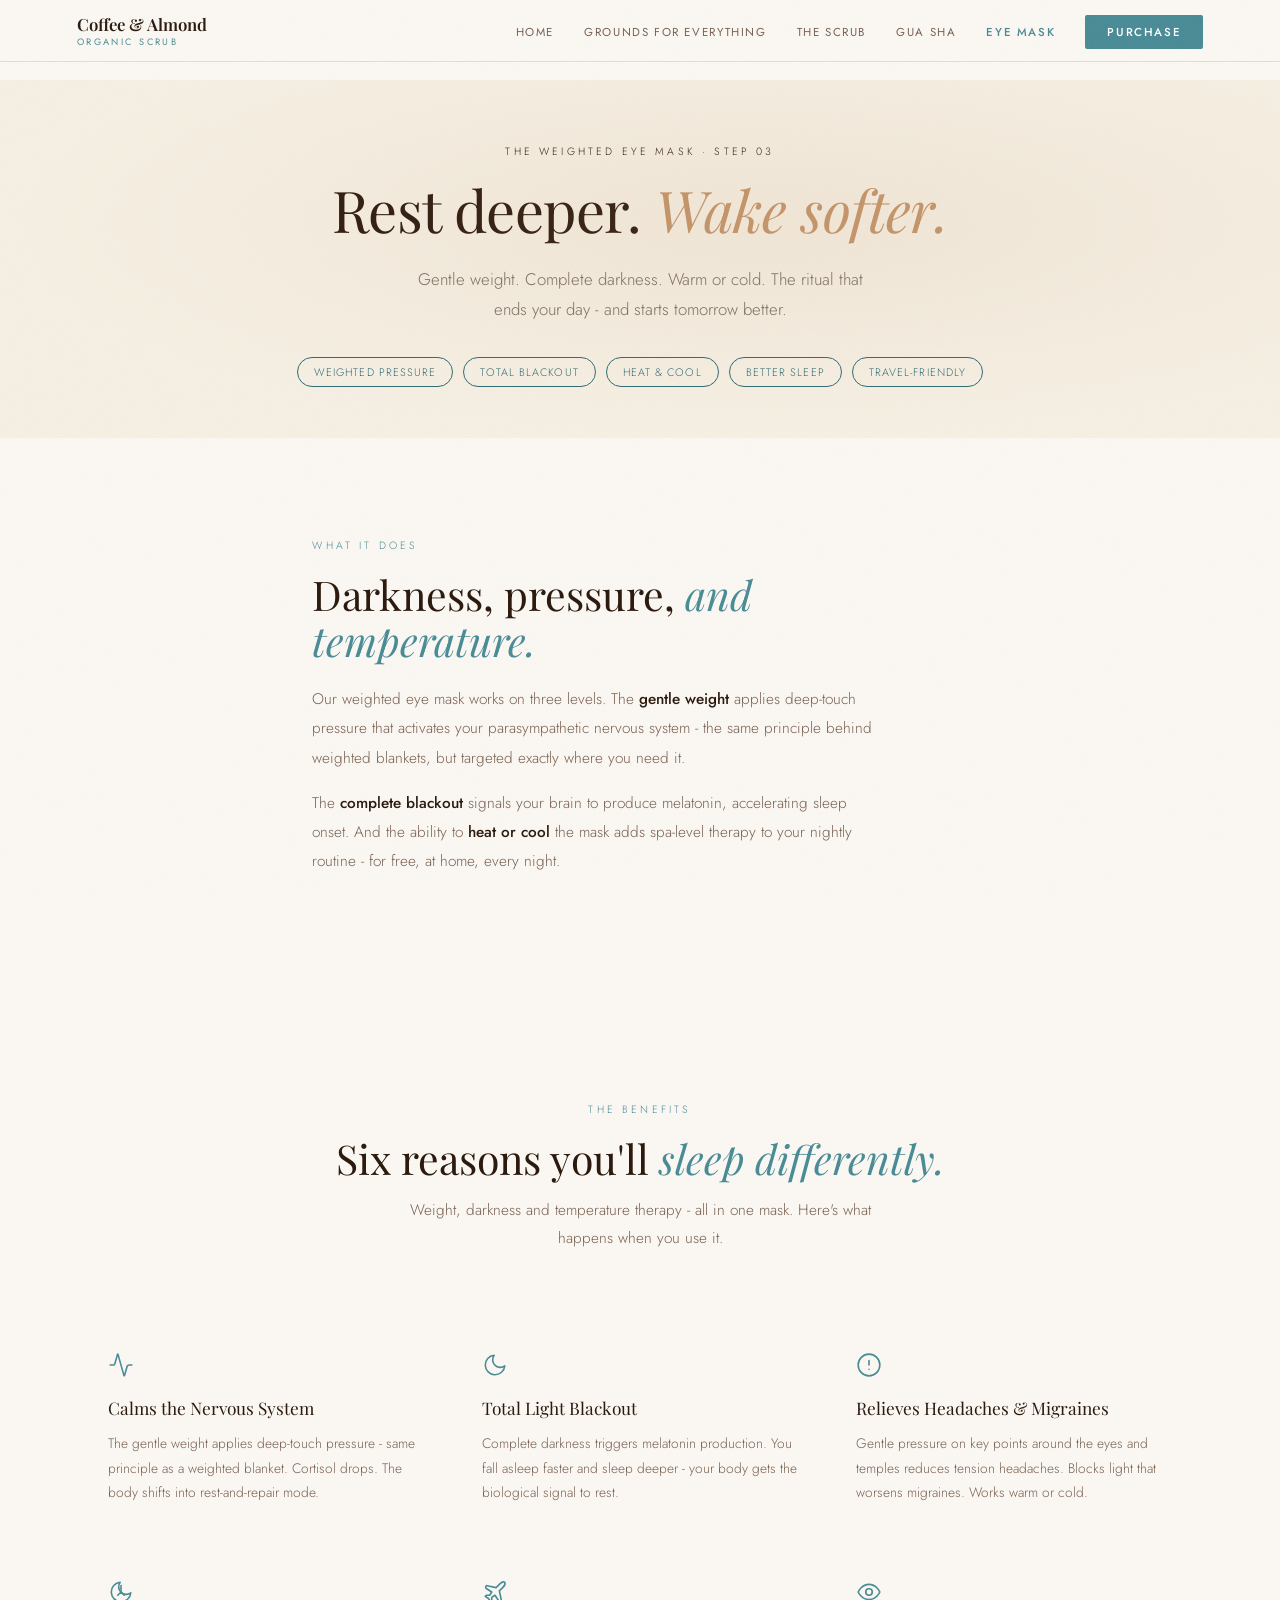
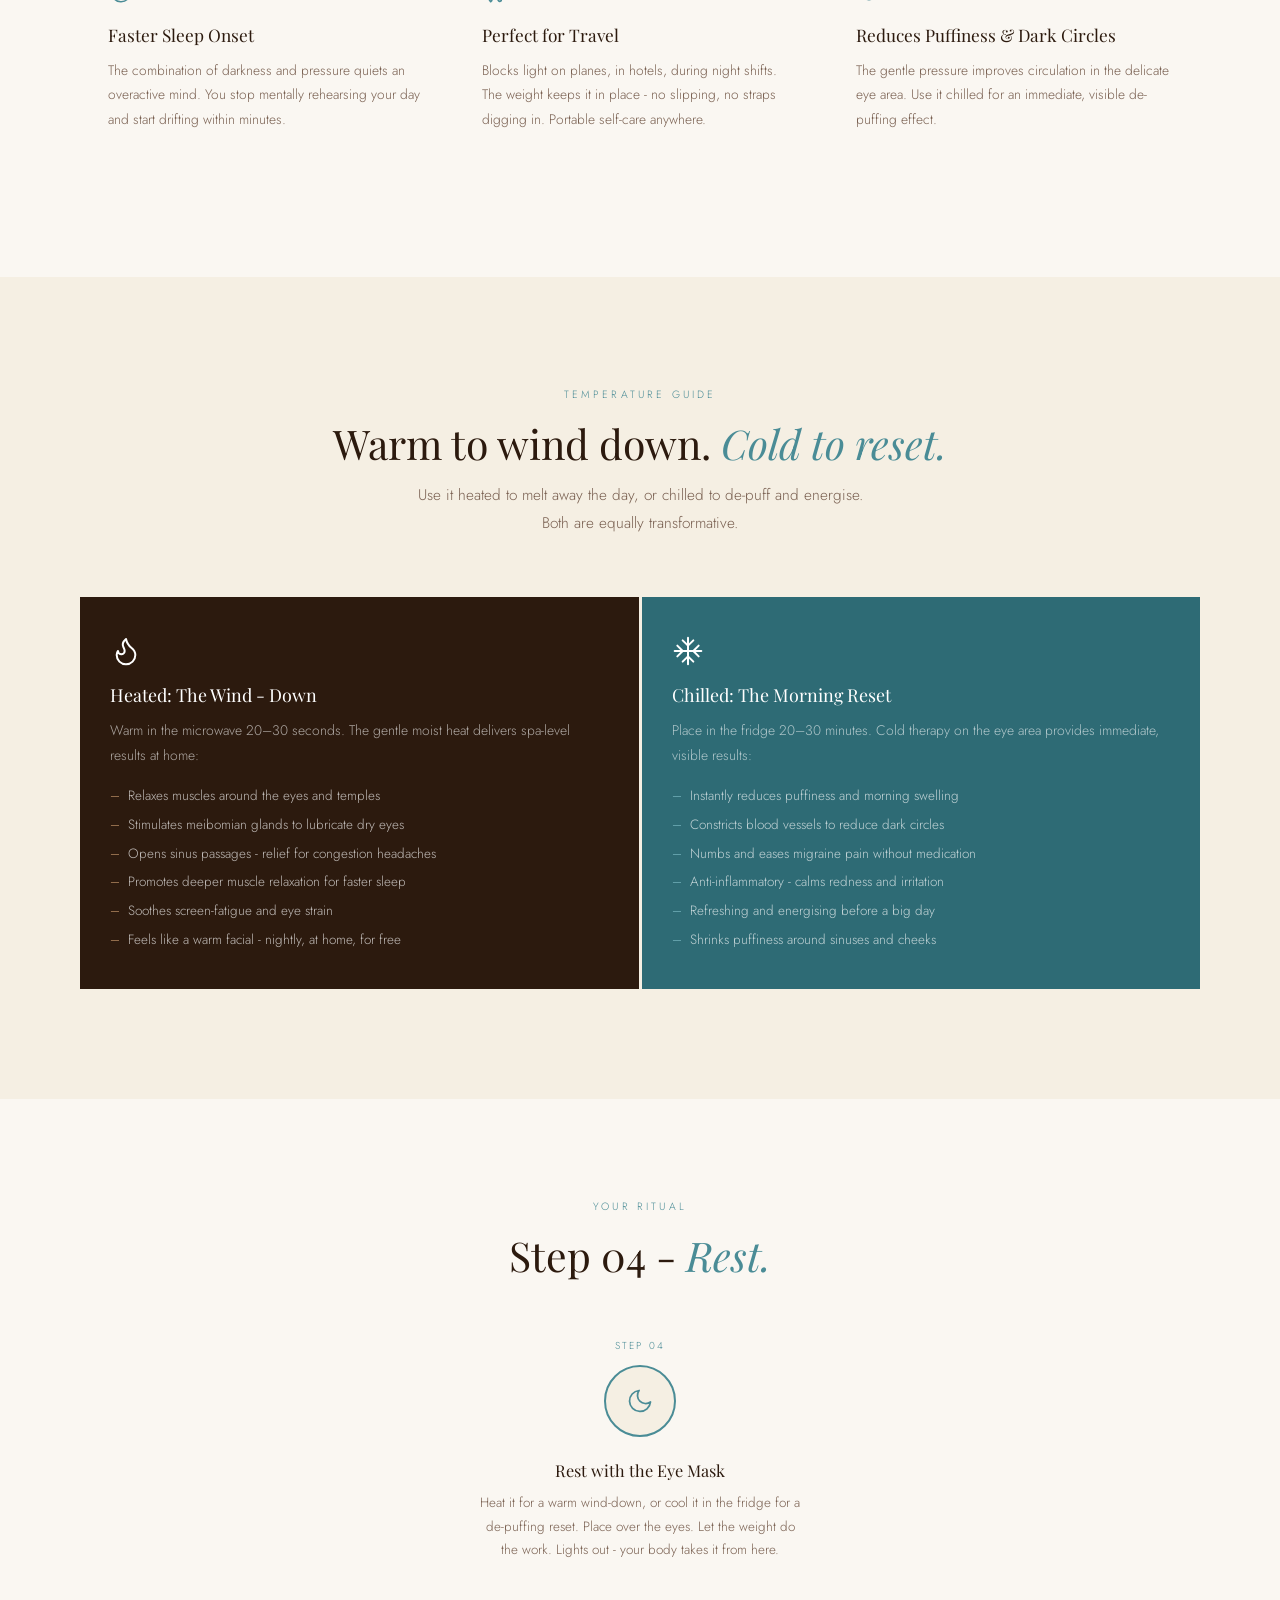
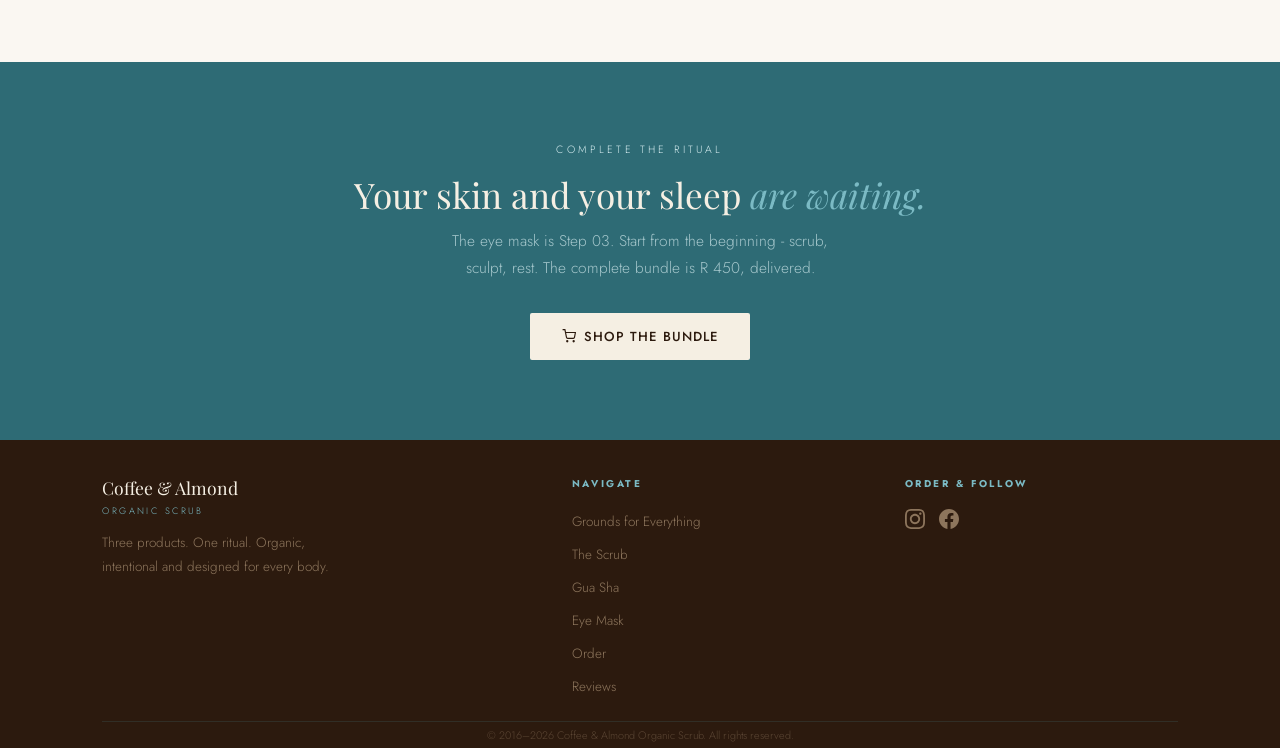
==== eyemask.html @ 1da2ce4d "Update all pages: hero styles, spacing, copy, images and footer social icons Co-Authored-By: Claude " ====
<!DOCTYPE html>
<html lang="en">
<head>
  <meta charset="UTF-8" />
  <meta name="viewport" content="width=device-width, initial-scale=1.0" />
  <title>The Weighted Eye Mask - Coffee &amp; Almond</title>
  <meta name="description" content="A weighted eye mask that works warm or cold. Calms your nervous system, blocks all light and gives you the best sleep of your life." />
  <link rel="preconnect" href="https://fonts.googleapis.com" />
  <link rel="preconnect" href="https://fonts.gstatic.com" crossorigin />
  <link href="https://fonts.googleapis.com/css2?family=Playfair+Display:ital,wght@0,400;0,600;0,700;1,400;1,600&family=Jost:wght@300;400;500&display=swap" rel="stylesheet" />
  <link rel="stylesheet" href="styles.css" />
  <style>
    .product-page { min-height: 100vh; padding-top: 80px; }

    /* ── Product hero ── */
    .product-hero {
      background: var(--cream);
      padding: clamp(40px, 6vw, 64px) 0 clamp(32px, 4vw, 52px);
      text-align: center;
      position: relative;
      overflow: hidden;
    }
    .product-hero::after {
      content: '';
      position: absolute;
      inset: 0;
      background: radial-gradient(ellipse at 60% 40%, rgba(196,149,106,0.12) 0%, transparent 70%);
      pointer-events: none;
    }
    .product-hero .section-label { justify-content: center; color: var(--espresso); margin-bottom: 1.25rem; }
    .product-hero h1 { color: var(--espresso); max-width: 680px; margin: 0 auto 1.5rem; }
    .product-hero h1 em { color: var(--latte); }
    .product-hero p {
      font-size: 1.05rem;
      color: rgba(58, 42, 28, 0.65);
      max-width: 460px;
      margin: 0 auto 2rem;
      line-height: 1.8;
    }
    .product-hero .hero-pills {
      display: flex;
      gap: 10px;
      justify-content: center;
      flex-wrap: wrap;
    }
    .product-hero .pill {
      border-color: var(--teal-dark);
      color: var(--teal-dark);
    }

    /* ── About block ── */
    .product-about {
      background: var(--warm-white);
      padding: clamp(60px, 10vw, 100px) clamp(20px, 8vw, 120px);
      max-width: 860px;
      margin: 0 auto;
    }
    .product-about h2 { margin-bottom: 22px; }
    .product-about p {
      font-size: 0.96rem;
      line-height: 1.9;
      color: var(--text-muted);
      margin-bottom: 16px;
      max-width: 64ch;
    }
    .product-about p strong { color: var(--espresso); font-weight: 500; }

    /* ── Benefits grid ── */
    .product-benefits {
      background: var(--warm-white);
      padding: clamp(60px, 10vw, 110px) clamp(20px, 8vw, 80px);
    }
    .product-benefits-header {
      text-align: center;
      margin-bottom: clamp(40px, 6vw, 64px);
    }
    .product-benefits-header h2 { margin-bottom: 14px; }
    .product-benefits-header p {
      font-size: 0.96rem;
      color: var(--text-muted);
      max-width: 52ch;
      margin: 0 auto;
      line-height: 1.85;
    }
    .benefits-grid {
      display: grid;
      grid-template-columns: repeat(3, 1fr);
      gap: 2px;
    }
    @media (max-width: 900px) { .benefits-grid { grid-template-columns: 1fr 1fr; } }
    @media (max-width: 560px) { .benefits-grid { grid-template-columns: 1fr; } }

    /* ── Temp section ── */
    .product-temp {
      background: var(--cream);
      padding: clamp(60px, 10vw, 110px) clamp(20px, 8vw, 80px);
    }
    .product-temp-header {
      text-align: center;
      margin-bottom: clamp(40px, 6vw, 60px);
    }
    .product-temp-header h2 { margin-bottom: 14px; }
    .product-temp-header p {
      font-size: 0.96rem;
      color: var(--text-muted);
      max-width: 50ch;
      margin: 0 auto;
      line-height: 1.85;
    }

    /* ── Ritual step ── */
    .product-ritual {
      background: var(--warm-white);
      padding: clamp(60px, 10vw, 100px) clamp(20px, 8vw, 80px);
      text-align: center;
    }
    .product-ritual h2 { margin-bottom: clamp(40px, 6vw, 60px); }
    .product-ritual .ritual-steps { grid-template-columns: 1fr; max-width: 380px; margin: 0 auto; }
    .product-ritual .ritual-steps::before { display: none; }

    /* ── CTA band ── */
    .product-cta {
      background: var(--teal-dark);
      padding: clamp(48px, 8vw, 80px) clamp(20px, 6vw, 48px);
      text-align: center;
    }
    .product-cta .section-label { justify-content: center; color: var(--teal-light); }
    .product-cta h2 { font-size: clamp(1.5rem, 3vw, 2.2rem); color: var(--cream); margin-bottom: 0.75rem; }
    .product-cta h2 em { color: var(--teal-mid); }
    .product-cta p {
      font-size: 0.97rem;
      color: rgba(214,237,240,0.7);
      margin-bottom: 2rem;
      max-width: 44ch;
      margin-left: auto;
      margin-right: auto;
      line-height: 1.75;
    }
    .product-cta .btn-primary {
      display: inline-flex;
      align-items: center;
      gap: 8px;
      background: var(--cream);
      color: var(--espresso);
      padding: 0.875rem 2rem;
      font-family: var(--sans);
      font-size: 0.82rem;
      font-weight: 500;
      letter-spacing: 0.08em;
      text-transform: uppercase;
      text-decoration: none;
      border-radius: 2px;
      transition: background 0.2s, color 0.2s;
    }
    .product-cta .btn-primary:hover { background: var(--almond-light); }
  </style>
</head>
<body class="product-page">

  <!-- ══ NAVBAR ══ -->
  <nav class="navbar scrolled" id="navbar">
    <a href="index.html" class="nav-logo">
      Coffee &amp; Almond
      <span>Organic Scrub</span>
    </a>
    <button class="nav-hamburger" id="nav-hamburger" aria-label="Open menu">
      <span></span><span></span><span></span>
    </button>
    <ul class="nav-links" id="nav-links">
      <li><a href="index.html">Home</a></li>
      <li><a href="our-story.html">Grounds for Everything</a></li>
      <li><a href="scrub.html">The Scrub</a></li>
      <li><a href="guasha.html">Gua Sha</a></li>
      <li><a href="eyemask.html" class="active">Eye Mask</a></li>
      <li><a href="checkout.php" class="nav-cta">Purchase</a></li>
    </ul>
  </nav>

  <!-- ══ HERO ══ -->
  <section class="product-hero">
    <div class="container">
      <span class="section-label">The Weighted Eye Mask · Step 03</span>
      <h1>Rest deeper. <em>Wake softer.</em></h1>
      <p>Gentle weight. Complete darkness. Warm or cold. The ritual that ends your day - and starts tomorrow better.</p>
      <div class="hero-pills">
        <span class="pill">Weighted Pressure</span>
        <span class="pill">Total Blackout</span>
        <span class="pill">Heat &amp; Cool</span>
        <span class="pill">Better Sleep</span>
        <span class="pill">Travel-Friendly</span>
      </div>
    </div>
  </section>

  <!-- ══ ABOUT ══ -->
  <section class="product-about">
    <div class="about-text fade-up">
      <div class="section-label">What it does</div>
      <h2>Darkness, pressure, <em>and temperature.</em></h2>
      <p>Our weighted eye mask works on three levels. The <strong>gentle weight</strong> applies deep-touch pressure that activates your parasympathetic nervous system - the same principle behind weighted blankets, but targeted exactly where you need it.</p>
      <p>The <strong>complete blackout</strong> signals your brain to produce melatonin, accelerating sleep onset. And the ability to <strong>heat or cool</strong> the mask adds spa-level therapy to your nightly routine - for free, at home, every night.</p>
    </div>
  </section>

  <!-- ══ BENEFITS ══ -->
  <section class="product-benefits">
    <div class="product-benefits-header fade-up">
      <div class="section-label section-label--center">The Benefits</div>
      <h2>Six reasons you'll <em>sleep differently.</em></h2>
      <p>Weight, darkness and temperature therapy - all in one mask. Here's what happens when you use it.</p>
    </div>
    <div class="benefits-grid">
      <div class="benefit-card fade-up">
        <span class="benefit-icon"><svg viewBox="0 0 24 24" fill="none" stroke="currentColor" stroke-width="1.5" stroke-linecap="round" stroke-linejoin="round"><path d="M22 12h-2.48a2 2 0 0 0-1.93 1.46l-2.35 8.36a.25.25 0 0 1-.48 0L9.24 2.18a.25.25 0 0 0-.48 0l-2.35 8.36A2 2 0 0 1 4.49 12H2"/></svg></span>
        <h3>Calms the Nervous System</h3>
        <p>The gentle weight applies deep-touch pressure - same principle as a weighted blanket. Cortisol drops. The body shifts into rest-and-repair mode.</p>
      </div>
      <div class="benefit-card fade-up" style="transition-delay:.08s">
        <span class="benefit-icon"><svg viewBox="0 0 24 24" fill="none" stroke="currentColor" stroke-width="1.5" stroke-linecap="round" stroke-linejoin="round"><path d="M21 12.79A9 9 0 1 1 11.21 3 7 7 0 0 0 21 12.79z"/></svg></span>
        <h3>Total Light Blackout</h3>
        <p>Complete darkness triggers melatonin production. You fall asleep faster and sleep deeper - your body gets the biological signal to rest.</p>
      </div>
      <div class="benefit-card fade-up" style="transition-delay:.16s">
        <span class="benefit-icon"><svg viewBox="0 0 24 24" fill="none" stroke="currentColor" stroke-width="1.5" stroke-linecap="round" stroke-linejoin="round"><circle cx="12" cy="12" r="10"/><line x1="12" y1="8" x2="12" y2="12"/><line x1="12" y1="16" x2="12.01" y2="16"/></svg></span>
        <h3>Relieves Headaches &amp; Migraines</h3>
        <p>Gentle pressure on key points around the eyes and temples reduces tension headaches. Blocks light that worsens migraines. Works warm or cold.</p>
      </div>
      <div class="benefit-card fade-up">
        <span class="benefit-icon"><svg viewBox="0 0 24 24" fill="none" stroke="currentColor" stroke-width="1.5" stroke-linecap="round" stroke-linejoin="round"><path d="M21 12.79A9 9 0 1 1 11.21 3 7 7 0 0 0 21 12.79z"/><path d="M12 6v6"/><path d="m9 15 3-3 3 3"/></svg></span>
        <h3>Faster Sleep Onset</h3>
        <p>The combination of darkness and pressure quiets an overactive mind. You stop mentally rehearsing your day and start drifting within minutes.</p>
      </div>
      <div class="benefit-card fade-up" style="transition-delay:.08s">
        <span class="benefit-icon"><svg viewBox="0 0 24 24" fill="none" stroke="currentColor" stroke-width="1.5" stroke-linecap="round" stroke-linejoin="round"><path d="M17.8 19.2 16 11l3.5-3.5C21 6 21.5 4 21 3c-1-.5-3 0-4.5 1.5L13 8 4.8 6.2c-.5-.1-.9.1-1.1.5l-.3.5c-.2.5-.1 1 .3 1.3L9 12l-2 3H4l-1 1 3 2 2 3 1-1v-3l3-2 3.5 5.3c.3.4.8.5 1.3.3l.5-.2c.4-.3.6-.7.5-1.2z"/></svg></span>
        <h3>Perfect for Travel</h3>
        <p>Blocks light on planes, in hotels, during night shifts. The weight keeps it in place - no slipping, no straps digging in. Portable self-care anywhere.</p>
      </div>
      <div class="benefit-card fade-up" style="transition-delay:.16s">
        <span class="benefit-icon"><svg viewBox="0 0 24 24" fill="none" stroke="currentColor" stroke-width="1.5" stroke-linecap="round" stroke-linejoin="round"><path d="M2 12s3-7 10-7 10 7 10 7-3 7-10 7-10-7-10-7Z"/><circle cx="12" cy="12" r="3"/></svg></span>
        <h3>Reduces Puffiness &amp; Dark Circles</h3>
        <p>The gentle pressure improves circulation in the delicate eye area. Use it chilled for an immediate, visible de-puffing effect.</p>
      </div>
    </div>
  </section>

  <!-- ══ HEATED vs CHILLED ══ -->
  <section class="product-temp">
    <div class="product-temp-header fade-up">
      <div class="section-label section-label--center">Temperature Guide</div>
      <h2>Warm to wind down. <em>Cold to reset.</em></h2>
      <p>Use it heated to melt away the day, or chilled to de-puff and energise. Both are equally transformative.</p>
    </div>
    <div class="eye-temp-grid">
      <div class="temp-card warm fade-up">
        <div class="tc-icon"><svg viewBox="0 0 24 24" fill="none" stroke="currentColor" stroke-width="1.5" stroke-linecap="round" stroke-linejoin="round"><path d="M8.5 14.5A2.5 2.5 0 0 0 11 12c0-1.38-.5-2-1-3-1.072-2.143-.224-4.054 2-6 .5 2.5 2 4.9 4 6.5 2 1.6 3 3.5 3 5.5a7 7 0 1 1-14 0c0-1.153.433-2.294 1-3a2.5 2.5 0 0 0 2.5 2.5z"/></svg></div>
        <h4>Heated: The Wind - Down</h4>
        <p>Warm in the microwave 20–30 seconds. The gentle moist heat delivers spa-level results at home:</p>
        <ul>
          <li>Relaxes muscles around the eyes and temples</li>
          <li>Stimulates meibomian glands to lubricate dry eyes</li>
          <li>Opens sinus passages - relief for congestion headaches</li>
          <li>Promotes deeper muscle relaxation for faster sleep</li>
          <li>Soothes screen-fatigue and eye strain</li>
          <li>Feels like a warm facial - nightly, at home, for free</li>
        </ul>
      </div>
      <div class="temp-card cold fade-up" style="transition-delay:.1s">
        <div class="tc-icon"><svg viewBox="0 0 24 24" fill="none" stroke="currentColor" stroke-width="1.5" stroke-linecap="round" stroke-linejoin="round"><line x1="2" y1="12" x2="22" y2="12"/><line x1="12" y1="2" x2="12" y2="22"/><path d="m20 16-4-4 4-4"/><path d="m4 8 4 4-4 4"/><path d="m16 4-4 4-4-4"/><path d="m8 20 4-4 4 4"/></svg></div>
        <h4>Chilled: The Morning Reset</h4>
        <p>Place in the fridge 20–30 minutes. Cold therapy on the eye area provides immediate, visible results:</p>
        <ul>
          <li>Instantly reduces puffiness and morning swelling</li>
          <li>Constricts blood vessels to reduce dark circles</li>
          <li>Numbs and eases migraine pain without medication</li>
          <li>Anti-inflammatory - calms redness and irritation</li>
          <li>Refreshing and energising before a big day</li>
          <li>Shrinks puffiness around sinuses and cheeks</li>
        </ul>
      </div>
    </div>
  </section>

  <!-- ══ RITUAL STEP ══ -->
  <section class="product-ritual">
    <div class="section-label section-label--center fade-up">Your ritual</div>
    <h2 class="fade-up">Step 04 - <em>Rest.</em></h2>
    <div class="ritual-steps">
      <div class="ritual-step fade-up">
        <div class="step-num-small">Step 04</div>
        <div class="step-circle"><svg viewBox="0 0 24 24" fill="none" stroke="currentColor" stroke-width="1.5" stroke-linecap="round" stroke-linejoin="round"><path d="M21 12.79A9 9 0 1 1 11.21 3 7 7 0 0 0 21 12.79z"/></svg></div>
        <h4>Rest with the Eye Mask</h4>
        <p>Heat it for a warm wind-down, or cool it in the fridge for a de-puffing reset. Place over the eyes. Let the weight do the work. Lights out - your body takes it from here.</p>
      </div>
    </div>
  </section>

  <!-- ══ CTA ══ -->
  <section class="product-cta">
    <div class="container">
      <span class="section-label">Complete the ritual</span>
      <h2>Your skin and your sleep <em>are waiting.</em></h2>
      <p>The eye mask is Step 03. Start from the beginning - scrub, sculpt, rest. The complete bundle is R 450, delivered.</p>
      <a href="https://www.instagram.com/coffeealmondorganicscrub/" target="_blank" rel="noopener" class="btn-primary">
        <svg viewBox="0 0 24 24" fill="none" stroke="currentColor" stroke-width="2" style="width:14px;height:14px"><circle cx="9" cy="21" r="1"/><circle cx="20" cy="21" r="1"/><path d="M1 1h4l2.68 13.39a2 2 0 0 0 2 1.61h9.72a2 2 0 0 0 2-1.61L23 6H6"/></svg>
        Shop the Bundle
      </a>
    </div>
  </section>

  <!-- ══ FOOTER ══ -->
  <footer>
    <div class="footer-inner">
      <div>
        <div class="footer-brand">Coffee &amp; Almond<span>Organic Scrub</span></div>
        <p class="footer-tagline">Three products. One ritual. Organic, intentional and designed for every body.</p>
      </div>
      <div class="footer-col">
        <h5>Navigate</h5>
        <ul>
          <li><a href="our-story.html">Grounds for Everything</a></li>
          <li><a href="scrub.html">The Scrub</a></li>
          <li><a href="guasha.html">Gua Sha</a></li>
          <li><a href="eyemask.html">Eye Mask</a></li>
          <li><a href="https://www.instagram.com/coffeealmondorganicscrub/" target="_blank" rel="noopener">Order</a></li>
          <li><a href="index.html#testimonials">Reviews</a></li>
        </ul>
      </div>
      <div class="footer-col">
        <h5>Order &amp; Follow</h5>
        <ul class="footer-social-icons">
          <li><a href="https://www.instagram.com/coffeealmondorganicscrub/" target="_blank" rel="noopener" aria-label="Instagram"><svg viewBox="0 0 24 24" fill="currentColor"><path d="M12 2.163c3.204 0 3.584.012 4.85.07 3.252.148 4.771 1.691 4.919 4.919.058 1.265.069 1.645.069 4.849 0 3.205-.012 3.584-.069 4.849-.149 3.225-1.664 4.771-4.919 4.919-1.266.058-1.644.07-4.85.07-3.204 0-3.584-.012-4.849-.07-3.26-.149-4.771-1.699-4.919-4.92-.058-1.265-.07-1.644-.07-4.849 0-3.204.013-3.583.07-4.849.149-3.227 1.664-4.771 4.919-4.919 1.266-.057 1.645-.069 4.849-.069zm0-2.163c-3.259 0-3.667.014-4.947.072-4.358.2-6.78 2.618-6.98 6.98-.059 1.281-.073 1.689-.073 4.948 0 3.259.014 3.668.072 4.948.2 4.358 2.618 6.78 6.98 6.98 1.281.058 1.689.072 4.948.072 3.259 0 3.668-.014 4.948-.072 4.354-.2 6.782-2.618 6.979-6.98.059-1.28.073-1.689.073-4.948 0-3.259-.014-3.667-.072-4.947-.196-4.354-2.617-6.78-6.979-6.98-1.281-.059-1.69-.073-4.949-.073zm0 5.838c-3.403 0-6.162 2.759-6.162 6.162s2.759 6.163 6.162 6.163 6.162-2.759 6.162-6.163c0-3.403-2.759-6.162-6.162-6.162zm0 10.162c-2.209 0-4-1.79-4-4 0-2.209 1.791-4 4-4s4 1.791 4 4c0 2.209-1.791 4-4 4zm6.406-11.845c-.796 0-1.441.645-1.441 1.44s.645 1.44 1.441 1.44c.795 0 1.439-.645 1.439-1.44s-.644-1.44-1.439-1.44z"/></svg></a></li>
          <li><a href="https://www.facebook.com/coffeealmondorganicscrub/" target="_blank" rel="noopener" aria-label="Facebook"><svg viewBox="0 0 24 24" fill="currentColor"><path d="M24 12.073c0-6.627-5.373-12-12-12s-12 5.373-12 12c0 5.99 4.388 10.954 10.125 11.854v-8.385H7.078v-3.47h3.047V9.43c0-3.007 1.792-4.669 4.533-4.669 1.312 0 2.686.235 2.686.235v2.953H15.83c-1.491 0-1.956.925-1.956 1.874v2.25h3.328l-.532 3.47h-2.796v8.385C19.612 23.027 24 18.062 24 12.073z"/></svg></a></li>
        </ul>
      </div>
    </div>
    <div class="footer-bottom">
      <p>© 2016–2026 Coffee &amp; Almond Organic Scrub. All rights reserved.</p>
    </div>
  </footer>

  <script>
    // Hamburger menu
    const hamburger = document.getElementById('nav-hamburger');
    const navLinks  = document.getElementById('nav-links');
    if (hamburger && navLinks) {
      hamburger.addEventListener('click', () => {
        const open = navLinks.classList.toggle('open');
        hamburger.classList.toggle('open', open);
        document.body.style.overflow = open ? 'hidden' : '';
      });
      navLinks.querySelectorAll('a').forEach(a => {
        a.addEventListener('click', () => {
          navLinks.classList.remove('open');
          hamburger.classList.remove('open');
          document.body.style.overflow = '';
        });
      });
    }
    // Scroll reveal
    const revealObs = new IntersectionObserver(entries => {
      entries.forEach(e => {
        if (e.isIntersecting) { e.target.classList.add('visible'); revealObs.unobserve(e.target); }
      });
    }, { threshold: 0.1, rootMargin: '0px 0px -40px 0px' });
    document.querySelectorAll('.fade-up').forEach(el => revealObs.observe(el));
  </script>
</body>
</html>
---- styles.css ----
/* ═══════════════════════════════════════════
   Coffee & Almond — styles.css
═══════════════════════════════════════════ */

:root {
  --cream:        #F5EFE3;
  --warm-white:   #FAF7F2;
  --espresso:     #2C1A0E;
  --coffee:       #6B3F20;
  --latte:        #C4956A;
  --almond:       #D4B896;
  --almond-light: #EAD9C4;
  --teal:         #4A8C96;
  --teal-dark:    #2E6B75;
  --teal-light:   #D6EDF0;
  --teal-mid:     #7BBAC4;
  --text:         #3A2510;
  --text-muted:   #7A6152;
  --serif: 'Playfair Display', Georgia, serif;
  --sans:  'Jost', system-ui, sans-serif;
}

*, *::before, *::after { margin: 0; padding: 0; box-sizing: border-box; }
html { scroll-behavior: smooth; }
body {
  background: var(--warm-white);
  color: var(--text);
  font-family: var(--sans);
  font-weight: 300;
  overflow-x: hidden;
  -webkit-font-smoothing: antialiased;
}

/* ── Noise texture overlay ─────────────── */
body::before {
  content: '';
  position: fixed;
  inset: 0;
  background-image: url("data:image/svg+xml,%3Csvg viewBox='0 0 256 256' xmlns='http://www.w3.org/2000/svg'%3E%3Cfilter id='noise'%3E%3CfeTurbulence type='fractalNoise' baseFrequency='0.9' numOctaves='4' stitchTiles='stitch'/%3E%3C/filter%3E%3Crect width='100%25' height='100%25' filter='url(%23noise)' opacity='0.035'/%3E%3C/svg%3E");
  pointer-events: none;
  z-index: 9999;
  opacity: 0.4;
}

/* ── Typography ────────────────────────── */
h1 {
  font-family: var(--serif);
  font-size: clamp(2.8rem, 4.5vw, 5.2rem);
  font-weight: 400;
  line-height: 1.06;
  color: var(--espresso);
  letter-spacing: -0.01em;
}
h1 em { font-style: italic; color: var(--teal); }

h2 {
  font-family: var(--serif);
  font-size: clamp(2rem, 3.2vw, 3.4rem);
  font-weight: 400;
  line-height: 1.13;
  color: var(--espresso);
}
h2 em { font-style: italic; color: var(--teal); }

.section-label {
  font-size: 0.66rem;
  letter-spacing: 0.3em;
  text-transform: uppercase;
  color: var(--teal);
  display: flex;
  align-items: center;
  gap: 12px;
  margin-bottom: 18px;
}
.section-label::before {
  display: none;
}
.section-label--light { color: var(--teal-light); }
.section-label--light::before { background: var(--teal-light); }
.section-label--center { justify-content: center; }
.section-label--center::before { display: none; }

/* ── Buttons ───────────────────────────── */
.btn-teal {
  display: inline-flex;
  align-items: center;
  gap: 10px;
  background: var(--teal);
  color: white;
  text-decoration: none;
  padding: 15px 34px;
  font-family: var(--sans);
  font-size: 0.78rem;
  font-weight: 500;
  letter-spacing: 0.15em;
  text-transform: uppercase;
  border-radius: 2px;
  border: none;
  cursor: pointer;
  transition: background 0.25s, transform 0.2s, box-shadow 0.2s;
  box-shadow: 0 4px 20px rgba(74,140,150,0.3);
}
.btn-teal:hover {
  background: var(--teal-dark);
  transform: translateY(-2px);
  box-shadow: 0 8px 28px rgba(74,140,150,0.4);
}
.btn-teal svg { width: 14px; height: 14px; flex-shrink: 0; }

.btn-ghost {
  display: inline-block;
  color: var(--espresso);
  text-decoration: none;
  padding: 15px 0;
  font-size: 0.74rem;
  letter-spacing: 0.18em;
  text-transform: uppercase;
  border-bottom: 1px solid var(--espresso);
  transition: color 0.2s, border-color 0.2s;
}
.btn-ghost:hover { color: var(--teal); border-color: var(--teal); }

.btn-outline-light {
  display: inline-block;
  border: 1px solid rgba(123,186,196,0.5);
  color: var(--teal-light);
  text-decoration: none;
  padding: 13px 38px;
  font-size: 0.72rem;
  letter-spacing: 0.18em;
  text-transform: uppercase;
  transition: background 0.25s, color 0.25s;
}
.btn-outline-light:hover { background: var(--teal-mid); color: var(--espresso); }

/* ── Scroll reveal ─────────────────────── */
.fade-up {
  opacity: 0;
  transform: translateY(28px);
  transition: opacity 0.75s ease, transform 0.75s ease;
}
.fade-up.visible { opacity: 1; transform: translateY(0); }

/* ════════════════════════════════════════
   NAVBAR
════════════════════════════════════════ */
.navbar {
  position: fixed;
  top: 0; left: 0; right: 0;
  z-index: 100;
  display: flex;
  align-items: center;
  justify-content: space-between;
  padding: 20px 6vw;
  transition: background 0.3s, padding 0.3s, box-shadow 0.3s;
}
.navbar.scrolled {
  background: rgba(250,247,242,0.97);
  backdrop-filter: blur(16px);
  padding: 14px 6vw;
  box-shadow: 0 1px 0 var(--almond-light);
}
.nav-logo {
  font-family: var(--serif);
  font-size: 1.05rem;
  font-weight: 600;
  color: var(--espresso);
  text-decoration: none;
  line-height: 1.2;
}
.nav-logo span {
  display: block;
  font-family: var(--sans);
  font-size: 0.58rem;
  font-weight: 400;
  letter-spacing: 0.26em;
  text-transform: uppercase;
  color: var(--teal);
  margin-top: 2px;
}
.nav-links {
  display: flex;
  gap: 30px;
  list-style: none;
  align-items: center;
}
.nav-links a {
  text-decoration: none;
  font-size: 0.72rem;
  font-weight: 400;
  letter-spacing: 0.14em;
  text-transform: uppercase;
  color: var(--text-muted);
  transition: color 0.2s;
}
.nav-links a:hover { color: var(--teal); }
.nav-cta {
  background: var(--teal) !important;
  color: white !important;
  padding: 9px 22px !important;
  border-radius: 2px;
  font-weight: 500 !important;
}
.nav-cta:hover { background: var(--teal-dark) !important; }
.nav-links a.active { color: var(--teal); font-weight: 500; }

/* Hamburger button */
.nav-hamburger {
  display: none;
  flex-direction: column;
  justify-content: center;
  gap: 5px;
  background: none;
  border: none;
  cursor: pointer;
  padding: 6px;
  z-index: 101;
}
.nav-hamburger span {
  display: block;
  width: 22px;
  height: 1.5px;
  background: var(--espresso);
  transition: transform 0.25s ease, opacity 0.2s ease;
  transform-origin: center;
}
.nav-hamburger.open span:nth-child(1) { transform: translateY(6.5px) rotate(45deg); }
.nav-hamburger.open span:nth-child(2) { opacity: 0; }
.nav-hamburger.open span:nth-child(3) { transform: translateY(-6.5px) rotate(-45deg); }

/* ════════════════════════════════════════
   HERO
════════════════════════════════════════ */
.hero {
  min-height: 100vh;
  display: grid;
  grid-template-columns: 1fr 1fr;
  padding-top: 80px;
  overflow: hidden;
}
.hero-left {
  display: flex;
  flex-direction: column;
  justify-content: center;
  padding: 40px 5vw 60px 8vw;
}
.hero-eyebrow {
  font-size: 0.66rem;
  letter-spacing: 0.3em;
  text-transform: uppercase;
  color: var(--teal);
  margin-bottom: 24px;
  display: flex;
  align-items: center;
  gap: 12px;
}
.hero-eyebrow::before {
  display: none;
}
.hero-sub {
  font-size: 0.97rem;
  line-height: 1.85;
  color: var(--text-muted);
  max-width: 420px;
  margin-bottom: 44px;
  margin-top: 24px;
}
.hero-btns {
  display: flex;
  gap: 16px;
  align-items: center;
  flex-wrap: wrap;
  margin-bottom: 56px;
}
.hero-stats {
  display: flex;
  gap: 36px;
  padding-top: 36px;
  border-top: 1px solid var(--almond-light);
}
.stat-num {
  font-family: var(--serif);
  font-size: 1.9rem;
  font-weight: 600;
  color: var(--espresso);
  display: block;
  line-height: 1;
}
.stat-label {
  font-size: 0.64rem;
  letter-spacing: 0.15em;
  text-transform: uppercase;
  color: var(--teal);
  margin-top: 5px;
  display: block;
}

/* Hero image panel */
.hero-right {
  overflow: hidden;
  position: relative;
}
.hero-img-full {
  width: 100%;
  height: 100%;
  overflow: hidden;
}
.hero-img-full img {
  width: 100%; height: 100%;
  object-fit: cover;
  object-position: center top;
  display: block;
}

/* ════════════════════════════════════════
   MARQUEE
════════════════════════════════════════ */
.marquee-strip {
  background: var(--teal-dark);
  padding: 12px 0;
  overflow: hidden;
}
.marquee-inner {
  display: flex;
  white-space: nowrap;
  animation: marquee 32s linear infinite;
}
.marquee-item {
  display: inline-flex;
  align-items: center;
  gap: 16px;
  padding: 0 24px;
  font-size: 0.66rem;
  letter-spacing: 0.22em;
  text-transform: uppercase;
  color: var(--teal-light);
  flex-shrink: 0;
}
.marquee-dot {
  width: 3px; height: 3px;
  border-radius: 50%;
  background: var(--teal-mid);
}
@keyframes marquee {
  from { transform: translateX(0); }
  to   { transform: translateX(-50%); }
}

/* ════════════════════════════════════════
   ABOUT / SCRUB INTRO
════════════════════════════════════════ */
.about {
  background: var(--cream);
  padding: 72px 8vw;
  max-width: 820px;
  margin: 0 auto;
}
.about-text h2 { margin-bottom: 22px; }
.about-text p {
  font-size: 0.96rem;
  line-height: 1.88;
  color: var(--text-muted);
  margin-bottom: 14px;
}
.about-text p strong { color: var(--espresso); font-weight: 500; }
.pills {
  display: flex;
  flex-wrap: wrap;
  gap: 8px;
  margin-top: 32px;
}
.pill {
  padding: 6px 16px;
  border: 1px solid var(--teal-mid);
  border-radius: 100px;
  font-size: 0.68rem;
  letter-spacing: 0.1em;
  text-transform: uppercase;
  color: var(--teal);
}
.about-mosaic {
  display: grid;
  grid-template-columns: 1fr 1fr;
  gap: 3px;
}
.mosaic-img {
  overflow: hidden;
  background: var(--almond-light);
  position: relative;
}
.mosaic-img img {
  width: 100%; height: 100%;
  object-fit: cover;
  display: block;
  transition: transform 0.55s;
}
.mosaic-img:hover img { transform: scale(1.06); }
.mosaic-img.tall { grid-row: span 2; min-height: 420px; }
.mosaic-quote {
  position: absolute;
  bottom: 14px; right: 14px;
  background: var(--cream);
  padding: 12px 16px;
  font-family: var(--serif);
  font-size: 0.78rem;
  font-style: italic;
  color: var(--espresso);
  max-width: 160px;
  line-height: 1.5;
}
.mosaic-stat {
  min-height: 200px;
  background: var(--teal);
  display: flex;
  align-items: center;
  justify-content: center;
  padding: 20px;
}
.mosaic-stat-inner { text-align: center; color: white; }
.mosaic-stat-num {
  font-family: var(--serif);
  font-size: 2.2rem;
  font-weight: 600;
  line-height: 1;
}
.mosaic-stat-label {
  font-size: 0.62rem;
  letter-spacing: 0.2em;
  text-transform: uppercase;
  margin-top: 6px;
  color: var(--teal-light);
}

/* ════════════════════════════════════════
   DARK PRODUCT FEATURE BAND
════════════════════════════════════════ */
.product-feature {
  background: var(--espresso);
  display: grid;
  grid-template-columns: 1fr 1fr;
  min-height: 520px;
}
.pf-image {
  position: relative;
  overflow: hidden;
  min-height: 400px;
}
.pf-image img {
  width: 100%; height: 100%;
  object-fit: cover;
  display: block;
  opacity: 0.82;
  transition: transform 0.7s;
}
.pf-image:hover img { transform: scale(1.04); }
.pf-image::after {
  content: '';
  position: absolute;
  inset: 0;
  background: linear-gradient(to right, transparent 50%, var(--espresso));
}
.pf-content {
  display: flex;
  flex-direction: column;
  justify-content: center;
  padding: 80px 8vw 80px 60px;
}
.pf-content .section-label { color: var(--teal-mid); }
.pf-content .section-label::before { background: var(--teal-mid); }
.pf-content h2 { color: var(--cream); margin-bottom: 20px; }
.pf-content h2 em { color: var(--teal-mid); }
.pf-content p {
  color: rgba(234,217,196,0.72);
  font-size: 0.94rem;
  line-height: 1.88;
  margin-bottom: 36px;
  max-width: 380px;
}

/* ════════════════════════════════════════
   THREE PRODUCTS
════════════════════════════════════════ */
.three-products {
  background: var(--warm-white);
  padding: 40px 8vw 130px;
}
.three-products-header {
  text-align: center;
  margin-bottom: 80px;
}
.three-products-header h2 {
  max-width: 700px;
  margin: 0 auto 22px;
}
.three-products-header p {
  font-size: 0.97rem;
  color: var(--text-muted);
  max-width: 540px;
  margin: 0 auto;
  line-height: 1.88;
}
.product-cards {
  display: grid;
  grid-template-columns: repeat(3, 1fr);
  gap: 3px;
  margin-bottom: 3px;
}
.product-card {
  background: var(--cream);
  overflow: hidden;
}
.product-card-img {
  aspect-ratio: 3/4;
  overflow: hidden;
  position: relative;
  background: var(--almond-light);
}
.product-card-img img {
  width: 100%; height: 100%;
  object-fit: cover;
  display: block;
  transition: transform 0.65s ease;
}
.product-card:hover .product-card-img img { transform: scale(1.07); }
.product-card-num {
  position: absolute;
  top: 18px; left: 18px;
  font-family: var(--serif);
  font-size: 0.82rem;
  font-style: italic;
  color: white;
  background: var(--teal);
  padding: 6px 12px;
  z-index: 2;
}
.product-card-body { padding: 34px 30px; }
.product-card-body h3 {
  font-family: var(--serif);
  font-size: 1.3rem;
  font-weight: 400;
  color: var(--espresso);
  margin-bottom: 12px;
}
.product-card-body h3 em { font-style: italic; color: var(--teal); }
.product-card-body p {
  font-size: 0.87rem;
  line-height: 1.8;
  color: var(--text-muted);
  margin-bottom: 18px;
}
.product-card-link { display: block; text-decoration: none; }
.product-card-cta {
  display: inline-block;
  font-size: 0.7rem;
  letter-spacing: 0.18em;
  text-transform: uppercase;
  color: var(--teal);
  text-decoration: none;
  border-bottom: 1px solid var(--teal-mid);
  padding-bottom: 2px;
  transition: color 0.2s, border-color 0.2s;
}
.product-card-cta:hover { color: var(--teal-dark); border-color: var(--teal-dark); }

/* Package box */
.package-box {
  background: var(--espresso);
  padding: 72px;
  display: grid;
  grid-template-columns: 1fr 1fr;
  gap: 64px;
  align-items: center;
}
.package-left h3 {
  font-family: var(--serif);
  font-size: clamp(1.7rem, 2.6vw, 2.5rem);
  font-weight: 400;
  color: var(--cream);
  line-height: 1.2;
  margin-bottom: 20px;
}
.package-left h3 em { font-style: italic; color: var(--teal-mid); }
.package-left p {
  font-size: 0.94rem;
  line-height: 1.88;
  color: rgba(234,217,196,0.68);
  margin-bottom: 36px;
}
.package-includes {
  list-style: none;
  display: flex;
  flex-direction: column;
  gap: 14px;
  margin-bottom: 40px;
}
.package-includes li {
  display: flex;
  align-items: center;
  gap: 14px;
  font-size: 0.9rem;
  color: var(--almond-light);
}
.package-includes li::before {
  content: '';
  width: 6px; height: 6px;
  border-radius: 50%;
  background: var(--teal-mid);
  flex-shrink: 0;
}
.package-right {
  display: flex;
  flex-direction: column;
  align-items: center;
  gap: 22px;
  background: rgba(255,255,255,0.04);
  padding: 52px 44px;
  text-align: center;
  border: 1px solid rgba(74,140,150,0.15);
}
.package-price {
  font-family: var(--serif);
  font-size: 3.4rem;
  font-weight: 600;
  color: var(--cream);
  line-height: 1;
}
.package-price span {
  display: block;
  font-size: 0.74rem;
  font-family: var(--sans);
  color: rgba(212,184,150,0.55);
  letter-spacing: 0.1em;
  text-transform: uppercase;
  margin-top: 8px;
}
.package-perks {
  list-style: none;
  display: flex;
  flex-direction: column;
  gap: 10px;
  width: 100%;
  text-align: left;
}
.package-perks li {
  display: flex;
  align-items: center;
  gap: 12px;
  font-size: 0.84rem;
  color: rgba(212,184,150,0.78);
}
.package-perks li::before {
  content: '✓';
  display: inline-flex;
  align-items: center;
  justify-content: center;
  width: 18px; height: 18px;
  background: rgba(74,140,150,0.25);
  color: var(--teal-mid);
  font-size: 0.62rem;
  flex-shrink: 0;
  border-radius: 50%;
}
.btn-teal-lg {
  display: inline-flex;
  align-items: center;
  gap: 10px;
  width: 100%;
  justify-content: center;
  background: var(--teal);
  color: white;
  text-decoration: none;
  padding: 18px 44px;
  font-size: 0.8rem;
  font-weight: 500;
  letter-spacing: 0.15em;
  text-transform: uppercase;
  border-radius: 2px;
  transition: background 0.25s, transform 0.2s, box-shadow 0.2s;
  box-shadow: 0 4px 24px rgba(74,140,150,0.35);
}
.btn-teal-lg:hover {
  background: var(--teal-dark);
  transform: translateY(-2px);
  box-shadow: 0 8px 32px rgba(74,140,150,0.5);
}
.purchase-fb {
  display: inline-block;
  color: var(--teal-mid);
  font-size: 0.74rem;
  letter-spacing: 0.12em;
  text-transform: uppercase;
  text-decoration: none;
  border-bottom: 1px solid rgba(74,140,150,0.28);
  padding-bottom: 2px;
  transition: color 0.2s;
}
.purchase-fb:hover { color: var(--teal-light); }
.purchase-note {
  font-size: 0.68rem;
  color: rgba(212,184,150,0.35);
  letter-spacing: 0.04em;
}

/* ════════════════════════════════════════
   DEEP BENEFITS
════════════════════════════════════════ */
.deep-benefits {
  background: var(--cream);
  padding: 130px 8vw;
}
.deep-benefits-header {
  display: grid;
  grid-template-columns: 1fr 1fr;
  gap: 64px;
  align-items: end;
  margin-bottom: 72px;
}
.deep-benefits-intro {
  font-size: 0.96rem;
  line-height: 1.88;
  color: var(--text-muted);
}
.benefit-tabs {
  display: flex;
  gap: 0;
  border-bottom: 1px solid var(--almond-light);
  margin-bottom: 56px;
}
.tab-btn {
  background: none;
  border: none;
  cursor: pointer;
  padding: 13px 24px;
  font-family: var(--sans);
  font-size: 0.71rem;
  letter-spacing: 0.14em;
  text-transform: uppercase;
  color: var(--text-muted);
  position: relative;
  transition: color 0.2s;
  white-space: nowrap;
  display: inline-flex;
  align-items: center;
  gap: 8px;
}
.tab-btn svg { width: 14px; height: 14px; flex-shrink: 0; }
.tab-btn.active { color: var(--espresso); }
.tab-btn.active::after {
  content: '';
  position: absolute;
  bottom: -1px; left: 0; right: 0;
  height: 2px;
  background: var(--teal);
}
.tab-panel { display: none; }
.tab-panel.active {
  display: grid;
  grid-template-columns: repeat(3, 1fr);
  gap: 2px;
}
.benefit-card {
  background: var(--warm-white);
  padding: 36px 28px;
  transition: background 0.25s;
}
.benefit-card:hover { background: var(--teal-light); }
.benefit-icon {
  display: block;
  margin-bottom: 18px;
  width: 26px;
  height: 26px;
  color: var(--teal);
}
.benefit-icon svg { width: 26px; height: 26px; }
.benefit-card h3 {
  font-family: var(--serif);
  font-size: 1.08rem;
  font-weight: 400;
  color: var(--espresso);
  margin-bottom: 12px;
}
.benefit-card p {
  font-size: 0.86rem;
  line-height: 1.78;
  color: var(--text-muted);
}

/* Temp cards */
.temp-grid, .eye-temp-grid {
  display: grid;
  grid-template-columns: 1fr 1fr;
  gap: 3px;
  margin-top: 3px;
}
.temp-card { padding: 38px 30px; }
.temp-card.cold { background: var(--teal-dark); }
.temp-card.warm { background: var(--espresso); }
.temp-card .tc-icon { margin-bottom: 16px; width: 32px; height: 32px; color: white; }
.temp-card .tc-icon svg { width: 32px; height: 32px; }
.temp-card h4 {
  font-family: var(--serif);
  font-size: 1.12rem;
  font-weight: 400;
  color: white;
  margin-bottom: 12px;
}
.temp-card p {
  font-size: 0.87rem;
  line-height: 1.78;
  color: rgba(255,255,255,0.62);
  margin-bottom: 18px;
}
.temp-card ul { list-style: none; display: flex; flex-direction: column; gap: 8px; }
.temp-card ul li {
  font-size: 0.84rem;
  color: rgba(255,255,255,0.7);
  padding-left: 18px;
  position: relative;
  line-height: 1.55;
}
.temp-card ul li::before {
  content: '–';
  position: absolute;
  left: 0;
  color: var(--teal-mid);
}
.temp-card.warm ul li::before { color: var(--latte); }

/* ════════════════════════════════════════
   GALLERY
════════════════════════════════════════ */
.gallery {
  display: grid;
  grid-template-columns: repeat(4, 1fr);
  grid-template-rows: 300px 260px;
  gap: 3px;
  background: var(--espresso);
}
.gal-img {
  overflow: hidden;
  position: relative;
  background: var(--almond-light);
}
.gal-img img {
  width: 100%; height: 100%;
  object-fit: cover;
  display: block;
  transition: transform 0.65s ease;
}
.gal-img:hover img { transform: scale(1.08); }
.gal-img.wide { grid-column: span 2; }
.gal-img.tall { grid-row: span 2; }
.gal-label {
  position: absolute;
  bottom: 0; left: 0; right: 0;
  background: linear-gradient(transparent, rgba(44,26,14,0.75));
  padding: 24px 16px 14px;
  font-size: 0.64rem;
  letter-spacing: 0.2em;
  text-transform: uppercase;
  color: var(--almond-light);
  opacity: 0;
  transition: opacity 0.3s;
}
.gal-img:hover .gal-label { opacity: 1; }
.gal-quote {
  background: var(--teal-dark);
  display: flex;
  align-items: center;
  justify-content: center;
  padding: 28px;
}
.gal-quote-inner { text-align: center; color: white; max-width: 440px; }
.gal-quote-text {
  font-family: var(--serif);
  font-size: clamp(1.1rem, 2.2vw, 1.8rem);
  font-style: italic;
  line-height: 1.4;
  margin-bottom: 14px;
}
.gal-quote-attr {
  font-size: 0.64rem;
  letter-spacing: 0.22em;
  text-transform: uppercase;
  color: var(--teal-light);
}

/* ════════════════════════════════════════
   RITUAL FLOW
════════════════════════════════════════ */
.ritual-flow {
  background: var(--warm-white);
  padding: 130px 8vw;
}
.ritual-flow-header {
  text-align: center;
  margin-bottom: 76px;
}
.ritual-steps {
  display: grid;
  grid-template-columns: repeat(4, 1fr);
  gap: 0;
  position: relative;
}
.ritual-steps::before {
  content: '';
  position: absolute;
  top: 36px;
  left: calc(12.5% + 16px);
  right: calc(12.5% + 16px);
  height: 1px;
  background: var(--almond-light);
  z-index: 0;
}
.ritual-step {
  display: flex;
  flex-direction: column;
  align-items: center;
  text-align: center;
  padding: 0 26px;
  position: relative;
  z-index: 1;
}
.step-num-small {
  font-size: 0.63rem;
  letter-spacing: 0.2em;
  text-transform: uppercase;
  color: var(--teal);
  margin-bottom: 12px;
}
.step-circle {
  width: 72px; height: 72px;
  border-radius: 50%;
  background: var(--cream);
  border: 2px solid var(--teal);
  display: flex;
  align-items: center;
  justify-content: center;
  margin-bottom: 22px;
  color: var(--teal);
}
.step-circle svg { width: 28px; height: 28px; }
.ritual-step h4 {
  font-family: var(--serif);
  font-size: 1.02rem;
  font-weight: 400;
  color: var(--espresso);
  margin-bottom: 10px;
}
.ritual-step p {
  font-size: 0.84rem;
  line-height: 1.75;
  color: var(--text-muted);
}

/* ════════════════════════════════════════
   TESTIMONIALS
════════════════════════════════════════ */
.testimonials {
  background: var(--teal-dark);
  padding: 60px 8vw 48px;
}
.testimonials h2 { color: var(--cream); margin-bottom: 40px; }
.testimonials h2 em { color: var(--teal-mid); }
.testimonials-grid {
  display: grid;
  grid-template-columns: repeat(3, 1fr);
  gap: 2px;
}
.testimonial-card {
  background: rgba(255,255,255,0.07);
  padding: 36px 28px;
  border-top: 1px solid rgba(123,186,196,0.18);
  transition: background 0.25s;
}
.testimonial-card:hover { background: rgba(255,255,255,0.11); }
.tq {
  font-family: var(--serif);
  font-size: 2.2rem;
  color: var(--teal-mid);
  line-height: 1;
  margin-bottom: 14px;
  opacity: 0.55;
}
.testimonial-text {
  font-size: 0.91rem;
  line-height: 1.82;
  color: rgba(234,217,196,0.82);
  margin-bottom: 20px;
}
.testimonial-author {
  font-size: 0.66rem;
  letter-spacing: 0.2em;
  text-transform: uppercase;
  color: var(--teal-mid);
}
.testimonials-cta {
  margin-top: 56px;
  text-align: center;
}
.testimonials-cta p {
  font-size: 0.72rem;
  letter-spacing: 0.14em;
  text-transform: uppercase;
  color: rgba(214,237,240,0.38);
  margin-bottom: 14px;
}

/* ════════════════════════════════════════
   FOOTER
════════════════════════════════════════ */
footer {
  background: var(--espresso);
  color: var(--almond-light);
  padding: 36px 8vw 5px;
}
.footer-inner {
  display: grid;
  grid-template-columns: 1.5fr 1fr 1fr;
  gap: 60px;
  margin-bottom: 24px;
}
.footer-brand {
  font-family: var(--serif);
  font-size: 1.1rem;
  color: var(--cream);
  margin-bottom: 14px;
}
.footer-brand span {
  display: block;
  font-family: var(--sans);
  font-size: 0.58rem;
  letter-spacing: 0.26em;
  text-transform: uppercase;
  color: var(--teal-mid);
  margin-top: 5px;
}
.footer-tagline {
  font-size: 0.84rem;
  line-height: 1.78;
  color: rgba(212,184,150,0.58);
  max-width: 230px;
}
.footer-col h5 {
  font-size: 0.62rem;
  letter-spacing: 0.26em;
  text-transform: uppercase;
  color: var(--teal-mid);
  margin-bottom: 18px;
}
.footer-col ul { list-style: none; display: flex; flex-direction: column; gap: 10px; }
.footer-col ul.footer-social-icons { flex-direction: row; gap: 14px; align-items: center; }
.footer-col ul.footer-social-icons a { display: flex; align-items: center; }
.footer-col ul.footer-social-icons svg { width: 20px; height: 20px; }
.footer-col a {
  text-decoration: none;
  font-size: 0.84rem;
  color: rgba(212,184,150,0.58);
  transition: color 0.2s;
}
.footer-col a:hover { color: var(--cream); }
.footer-bottom {
  border-top: 1px solid rgba(74,140,150,0.18);
  padding-top: 5px;
  display: flex;
  justify-content: center;
  align-items: center;
}
.footer-bottom p {
  font-size: 0.68rem;
  color: rgba(212,184,150,0.28);
}
.social-links { display: flex; gap: 16px; align-items: center; }
.social-links a {
  text-decoration: none;
  color: rgba(212,184,150,0.45);
  transition: color 0.2s;
  display: flex;
  align-items: center;
}
.social-links a svg { width: 18px; height: 18px; }
.social-links a:hover { color: var(--almond); }

/* ════════════════════════════════════════
   RESPONSIVE
════════════════════════════════════════ */
@media (max-width: 1000px) {
  .hero { grid-template-columns: 1fr; }
  .hero-right { display: none; }
  .hero-left { padding: 60px 6vw; }
  .about { padding: 56px 6vw; }
  .product-feature { grid-template-columns: 1fr; }
  .pf-image { min-height: 320px; }
  .pf-image::after { background: linear-gradient(to bottom, transparent 50%, var(--espresso)); }
  .pf-content { padding: 56px 6vw; }
  .three-products, .deep-benefits, .testimonials, .ritual-flow { padding: 80px 6vw; }
  .product-cards { grid-template-columns: 1fr; }
  .package-box { grid-template-columns: 1fr; gap: 40px; padding: 48px 6vw; }
  .deep-benefits-header { grid-template-columns: 1fr; gap: 28px; }
  .tab-panel.active { grid-template-columns: 1fr; }
  .temp-grid, .eye-temp-grid { grid-template-columns: 1fr; }
  .ritual-steps { grid-template-columns: 1fr 1fr; gap: 48px; }
  .ritual-steps::before { display: none; }
  .testimonials-grid { grid-template-columns: 1fr; }
  .gallery { grid-template-columns: 1fr 1fr; }
  .gal-img.wide, .gal-img.tall { grid-column: auto; grid-row: auto; }
  .footer-inner { grid-template-columns: 1fr; gap: 36px; }
  /* Hamburger replaces static nav links */
  .nav-hamburger { display: flex; }
  .nav-links {
    display: flex !important;
    position: fixed;
    inset: 0;
    background: var(--warm-white);
    flex-direction: column;
    align-items: center;
    justify-content: center;
    gap: 32px;
    transform: translateX(100%);
    transition: transform 0.35s cubic-bezier(0.4, 0, 0.2, 1);
    z-index: 100;
  }
  .nav-links.open { transform: translateX(0); }
  .nav-links a {
    font-size: 1.1rem !important;
    letter-spacing: 0.16em;
    color: var(--text-muted) !important;
    padding: 0 !important;
  }
  .nav-links a:hover { color: var(--teal) !important; }
  .nav-links a.active { color: var(--teal) !important; }
  .nav-cta {
    background: none !important;
    border: 1px solid var(--teal) !important;
    color: var(--teal) !important;
    padding: 12px 36px !important;
    border-radius: 2px;
  }
  .nav-cta:hover { background: var(--teal) !important; color: white !important; }
}

@media (max-width: 600px) {
  h1 { font-size: clamp(1.9rem, 8.5vw, 2.8rem); }
  h2 { font-size: clamp(1.4rem, 6.5vw, 2rem); }
  .navbar { padding: 14px 5vw; }
  .navbar.scrolled { padding: 12px 5vw; }
  .hero-left { padding: 36px 5vw 48px; }
  .hero-sub { font-size: 0.9rem; margin-bottom: 28px; }
  .hero-btns { flex-direction: column; align-items: stretch; }
  .btn-teal { width: 100%; justify-content: center; }
  .btn-ghost { text-align: center; }
  .hero-stats { gap: 20px; flex-wrap: wrap; }
  .stat-num { font-size: 1.5rem; }
  .three-products { padding: 60px 5vw; }
  .three-products-header { margin-bottom: 40px; }
  .deep-benefits { padding: 60px 5vw; }
  .testimonials { padding: 60px 5vw; }
  .ritual-flow { padding: 60px 5vw; }
  .about { padding: 40px 5vw; }
  .ritual-steps { grid-template-columns: 1fr; }
  .package-box { padding: 40px 5vw; gap: 32px; }
  .package-right { padding: 32px 20px; }
  .package-price { font-size: 2.6rem; }
  .benefit-tabs { overflow-x: auto; -webkit-overflow-scrolling: touch; padding-bottom: 2px; }
  .gallery { grid-template-columns: 1fr; }
  .footer-inner { gap: 28px; }
  .footer-bottom { flex-direction: column; gap: 10px; text-align: center; }
  .deep-benefits-header { gap: 20px; }
}

@media (max-width: 400px) {
  .hero-stats { flex-direction: column; align-items: flex-start; gap: 14px; }
  .pills { gap: 6px; }
  .pill { font-size: 0.62rem; padding: 5px 12px; }
  .benefit-card { padding: 28px 20px; }
  .package-right { padding: 28px 16px; }
}
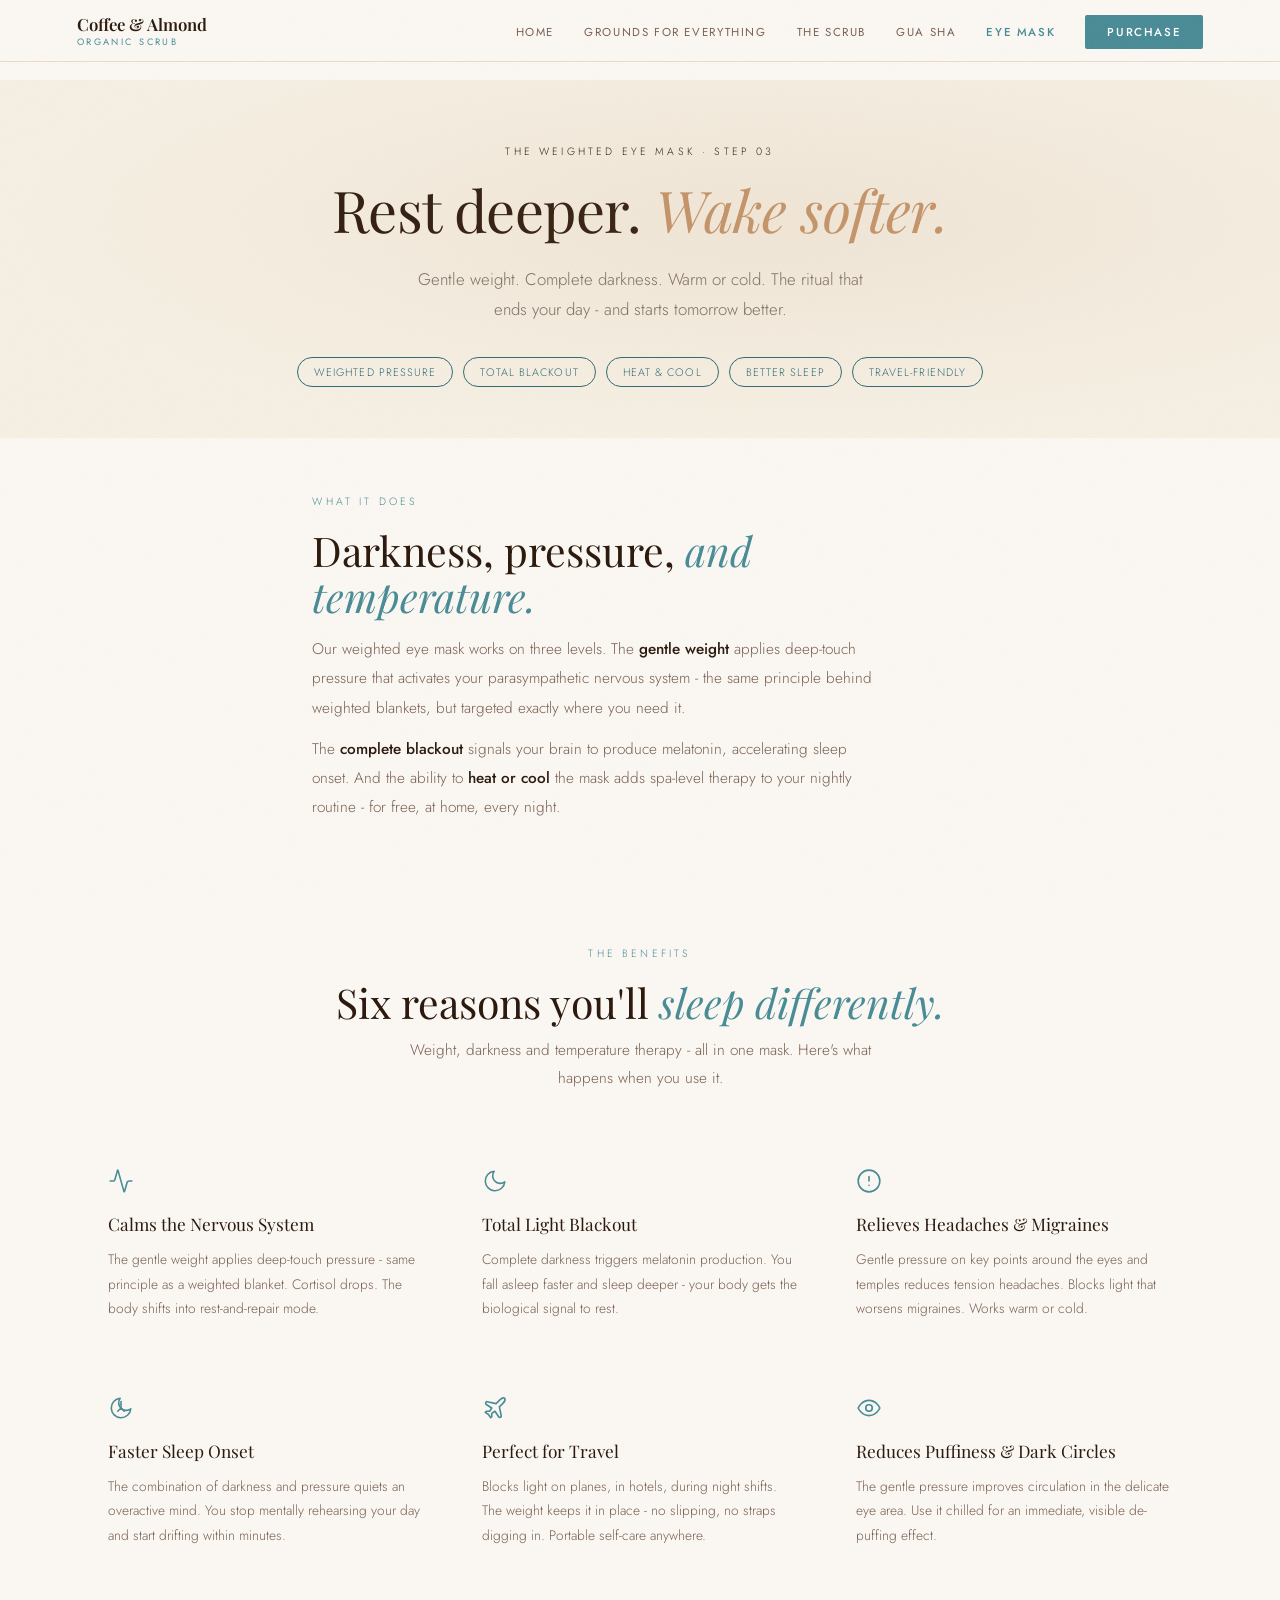
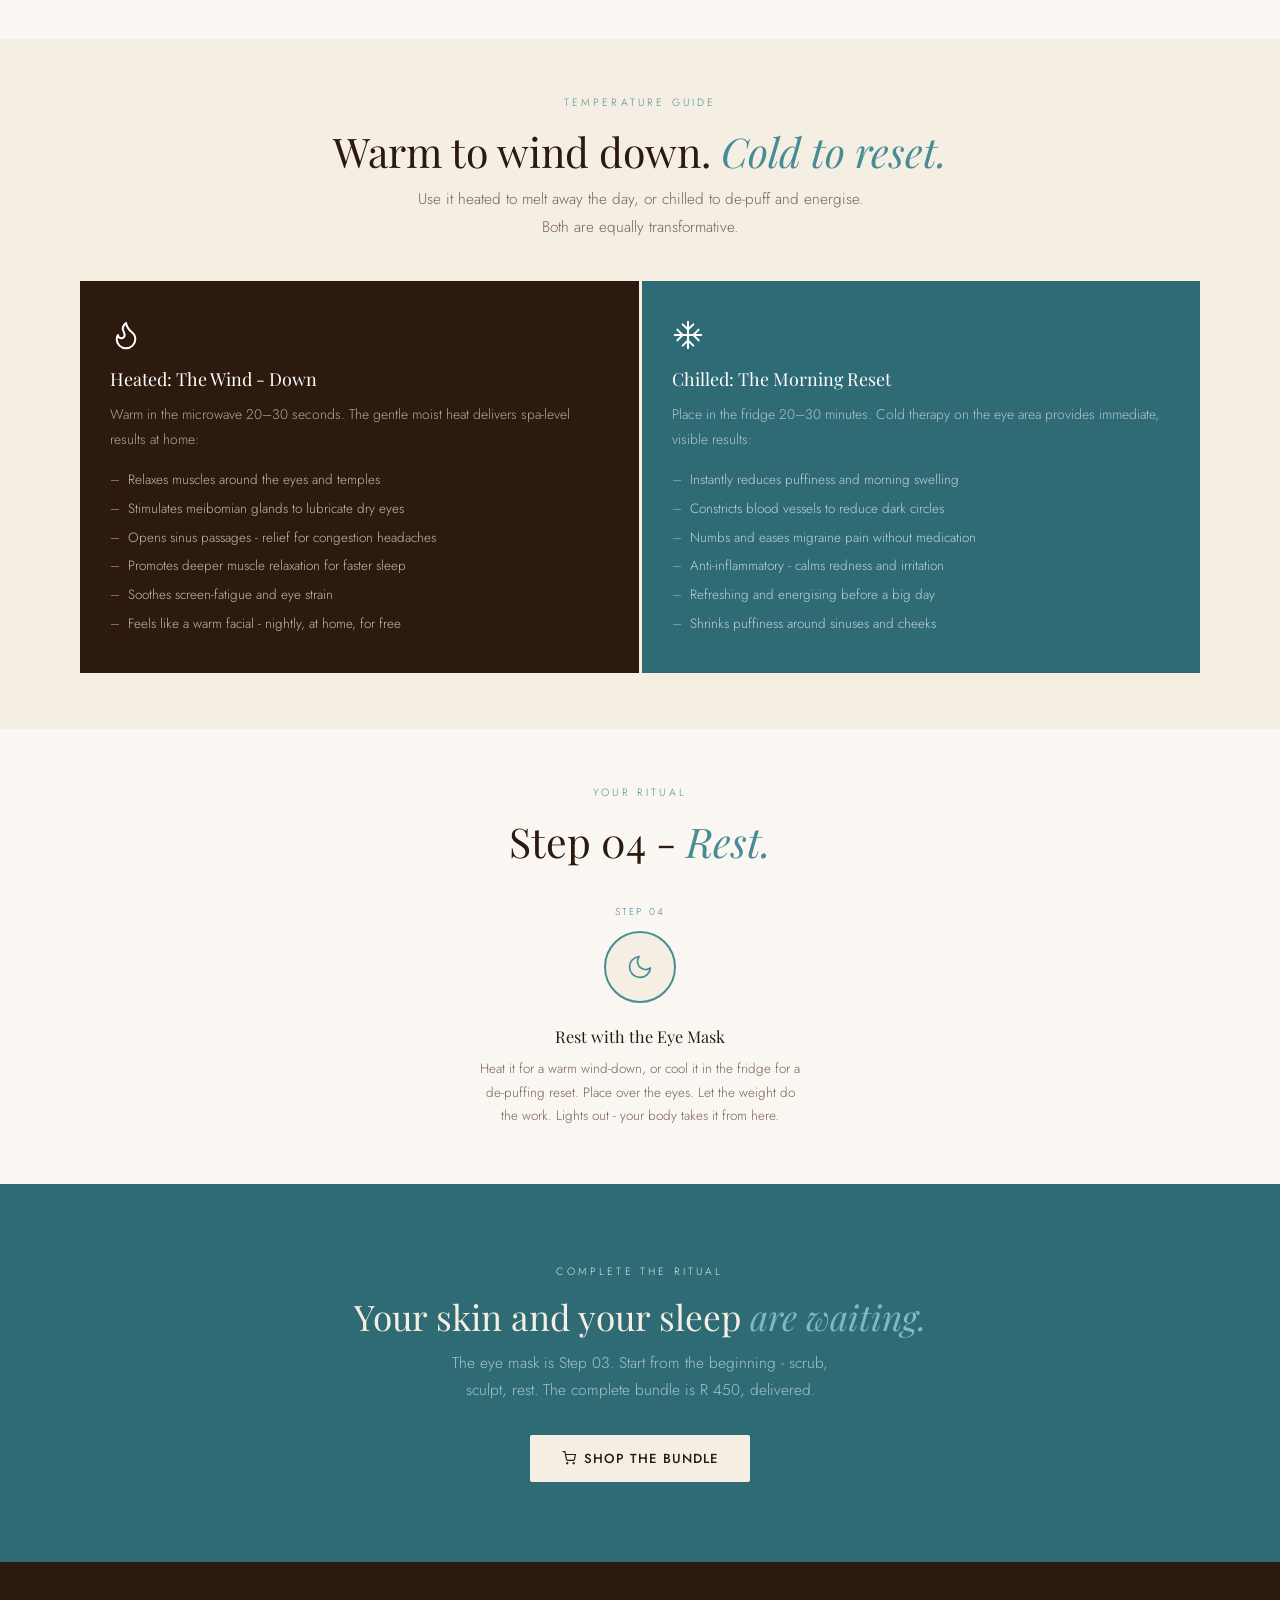
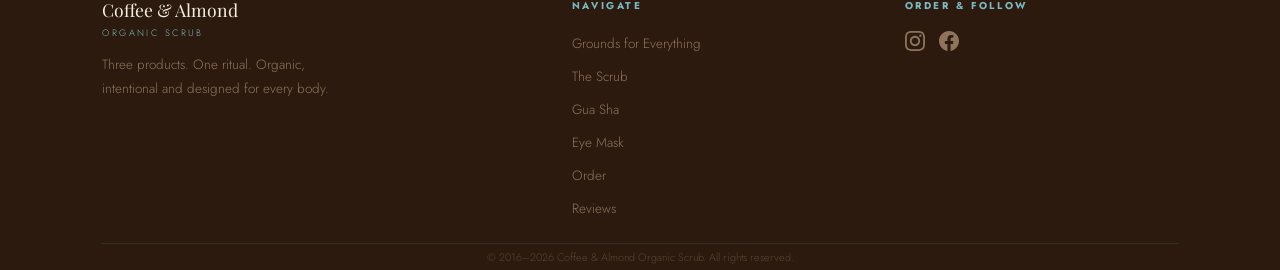
==== commit 5fac56df: "Update scrub and gua sha copy; tighten eyemask and guasha spacing Co-Authored-By: Claude Sonnet 4.6 " ====
--- a/eyemask.html
+++ b/eyemask.html
@@ -51,16 +51,16 @@
     /* ── About block ── */
     .product-about {
       background: var(--warm-white);
-      padding: clamp(60px, 10vw, 100px) clamp(20px, 8vw, 120px);
+      padding: clamp(32px, 5vw, 56px) clamp(20px, 8vw, 120px);
       max-width: 860px;
       margin: 0 auto;
     }
-    .product-about h2 { margin-bottom: 22px; }
+    .product-about h2 { margin-bottom: 16px; }
     .product-about p {
       font-size: 0.96rem;
       line-height: 1.9;
       color: var(--text-muted);
-      margin-bottom: 16px;
+      margin-bottom: 12px;
       max-width: 64ch;
     }
     .product-about p strong { color: var(--espresso); font-weight: 500; }
@@ -68,13 +68,13 @@
     /* ── Benefits grid ── */
     .product-benefits {
       background: var(--warm-white);
-      padding: clamp(60px, 10vw, 110px) clamp(20px, 8vw, 80px);
+      padding: clamp(32px, 5vw, 56px) clamp(20px, 8vw, 80px);
     }
     .product-benefits-header {
       text-align: center;
-      margin-bottom: clamp(40px, 6vw, 64px);
-    }
-    .product-benefits-header h2 { margin-bottom: 14px; }
+      margin-bottom: clamp(24px, 4vw, 40px);
+    }
+    .product-benefits-header h2 { margin-bottom: 10px; }
     .product-benefits-header p {
       font-size: 0.96rem;
       color: var(--text-muted);
@@ -93,13 +93,13 @@
     /* ── Temp section ── */
     .product-temp {
       background: var(--cream);
-      padding: clamp(60px, 10vw, 110px) clamp(20px, 8vw, 80px);
+      padding: clamp(32px, 5vw, 56px) clamp(20px, 8vw, 80px);
     }
     .product-temp-header {
       text-align: center;
-      margin-bottom: clamp(40px, 6vw, 60px);
-    }
-    .product-temp-header h2 { margin-bottom: 14px; }
+      margin-bottom: clamp(24px, 4vw, 40px);
+    }
+    .product-temp-header h2 { margin-bottom: 10px; }
     .product-temp-header p {
       font-size: 0.96rem;
       color: var(--text-muted);
@@ -111,10 +111,10 @@
     /* ── Ritual step ── */
     .product-ritual {
       background: var(--warm-white);
-      padding: clamp(60px, 10vw, 100px) clamp(20px, 8vw, 80px);
-      text-align: center;
-    }
-    .product-ritual h2 { margin-bottom: clamp(40px, 6vw, 60px); }
+      padding: clamp(32px, 5vw, 56px) clamp(20px, 8vw, 80px);
+      text-align: center;
+    }
+    .product-ritual h2 { margin-bottom: clamp(24px, 4vw, 40px); }
     .product-ritual .ritual-steps { grid-template-columns: 1fr; max-width: 380px; margin: 0 auto; }
     .product-ritual .ritual-steps::before { display: none; }
 
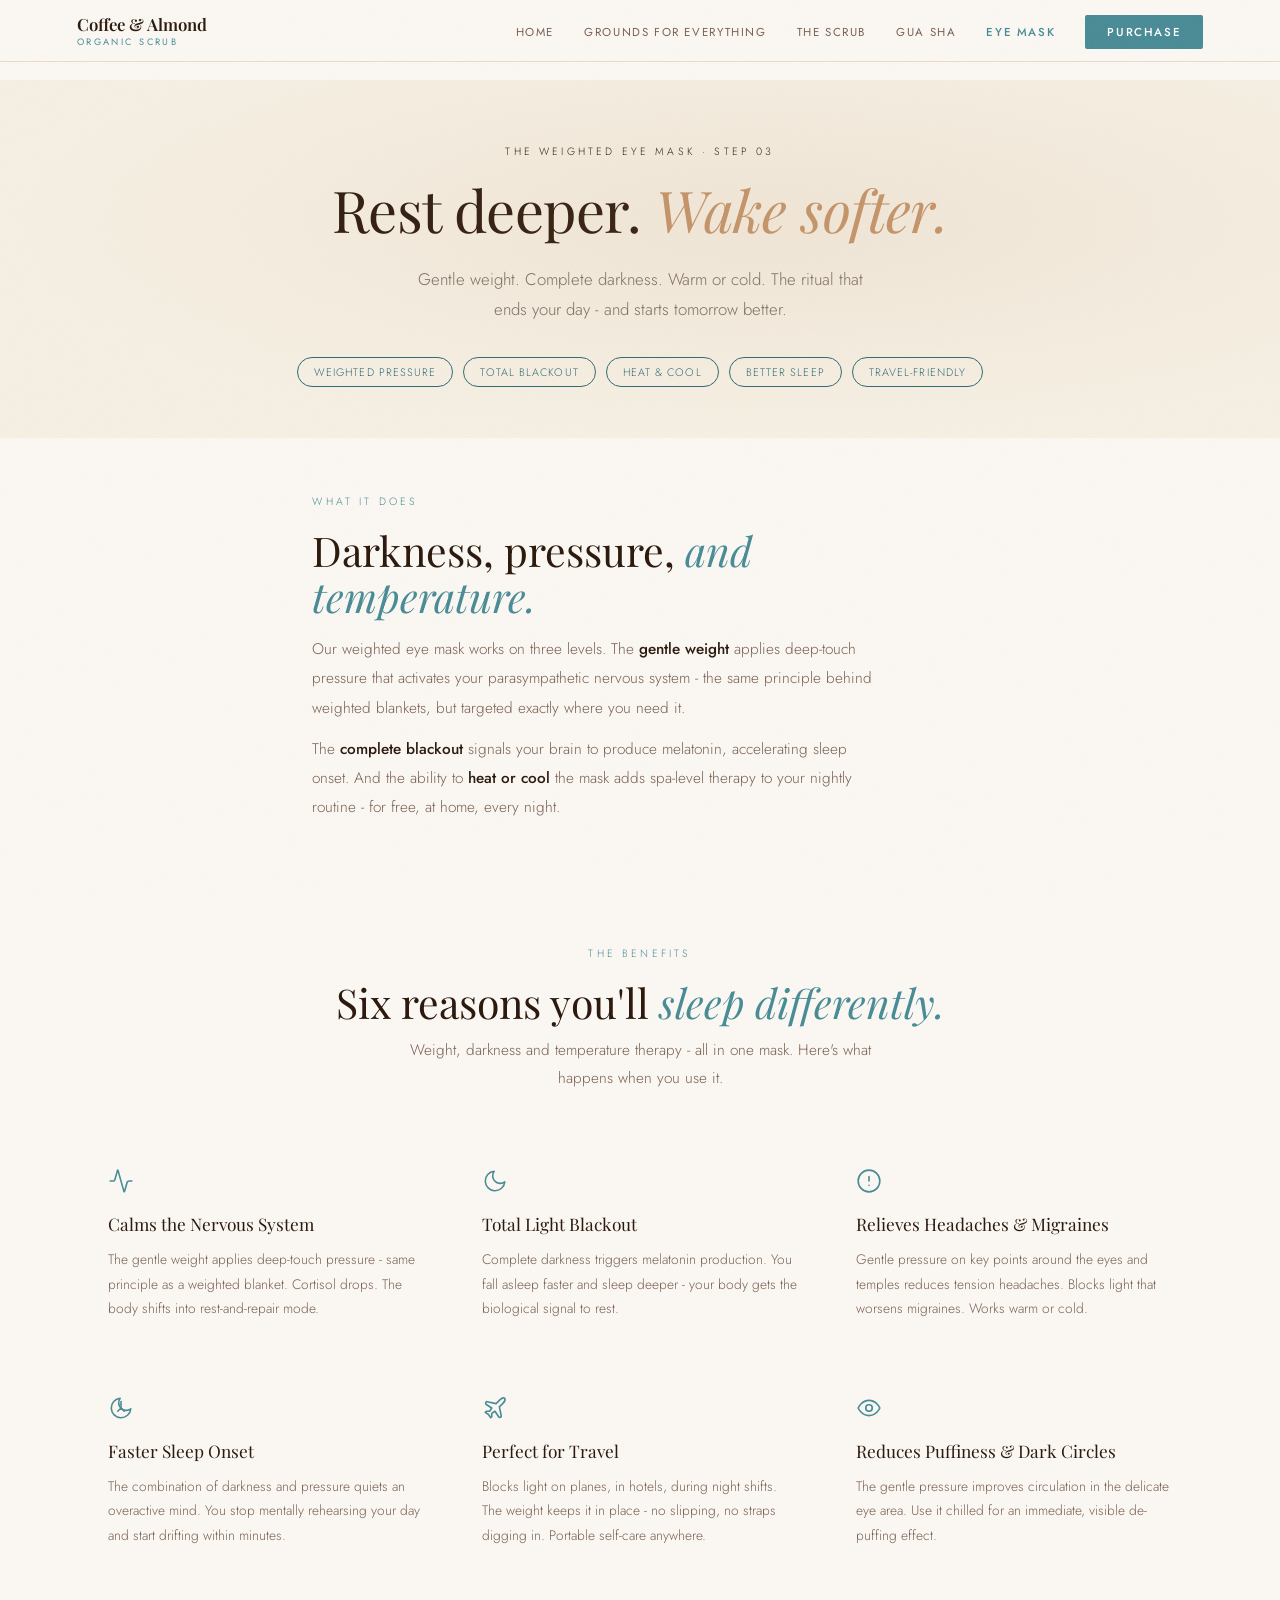
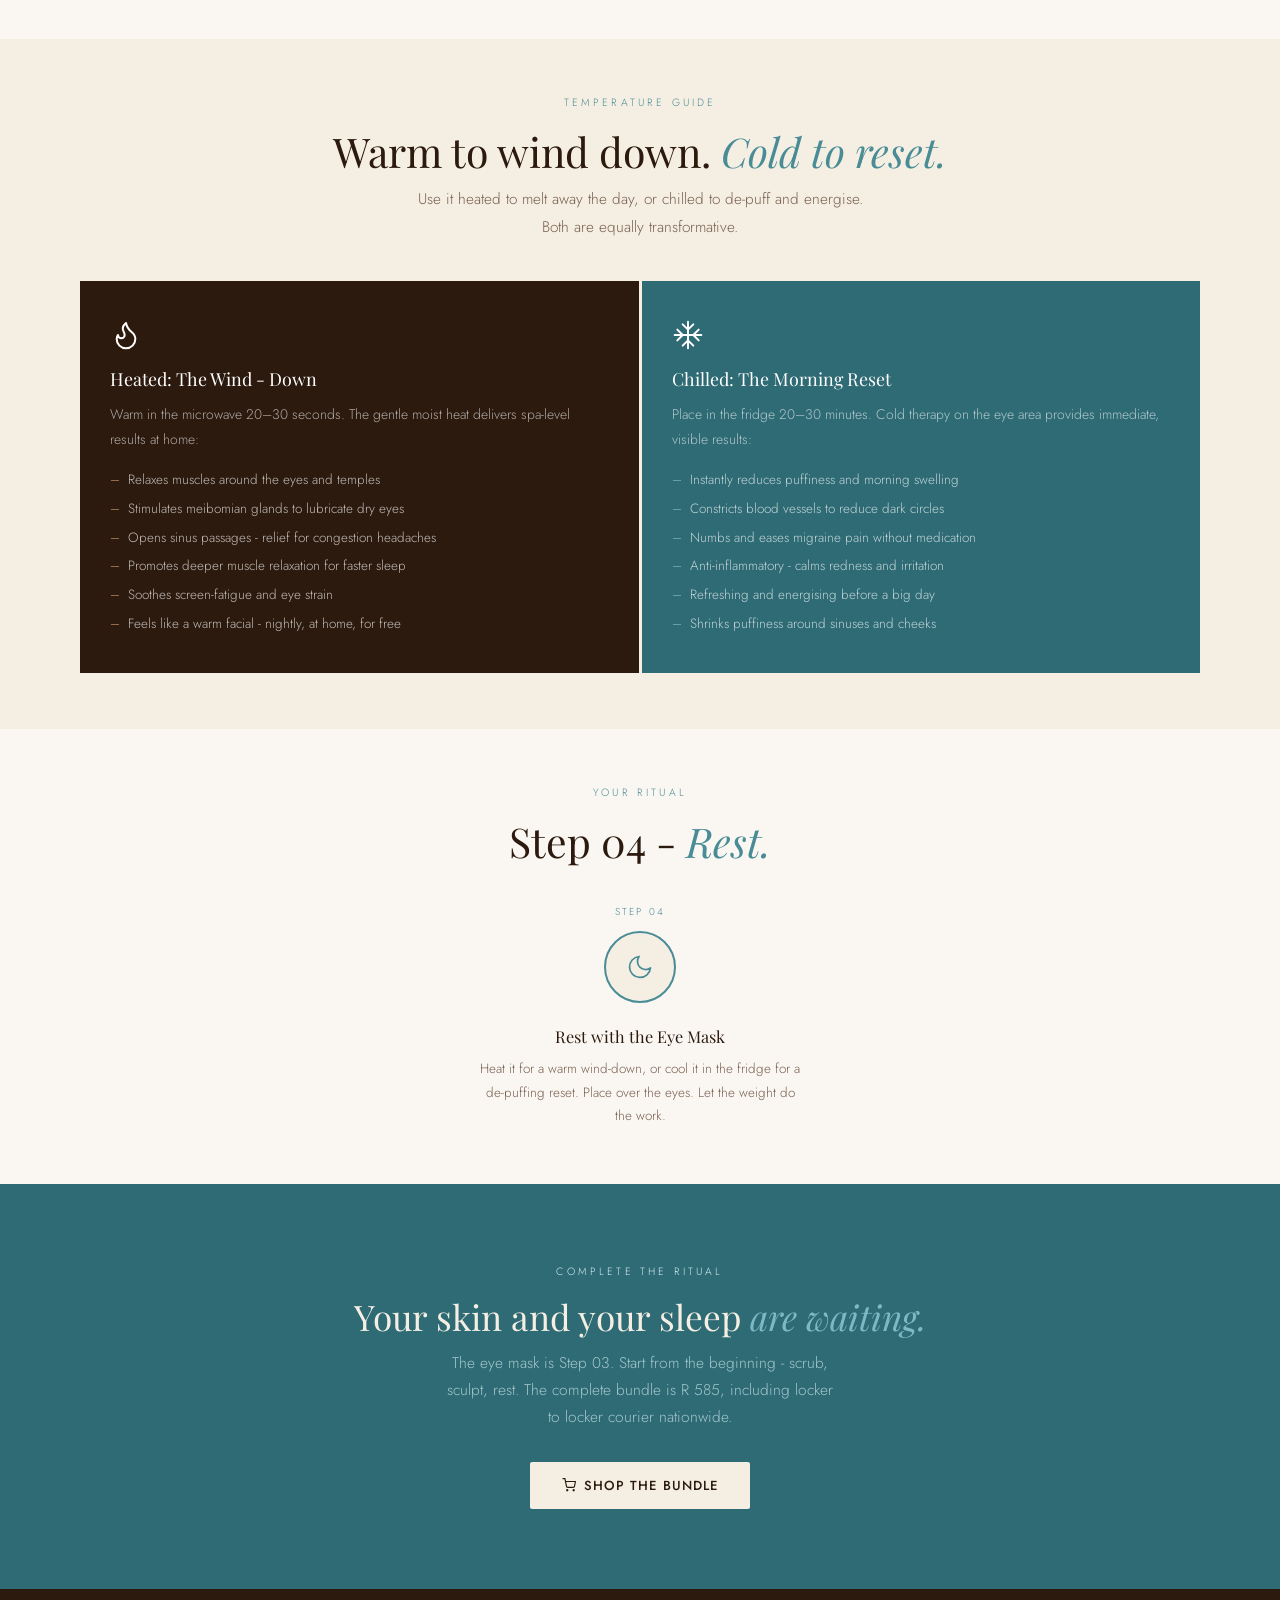
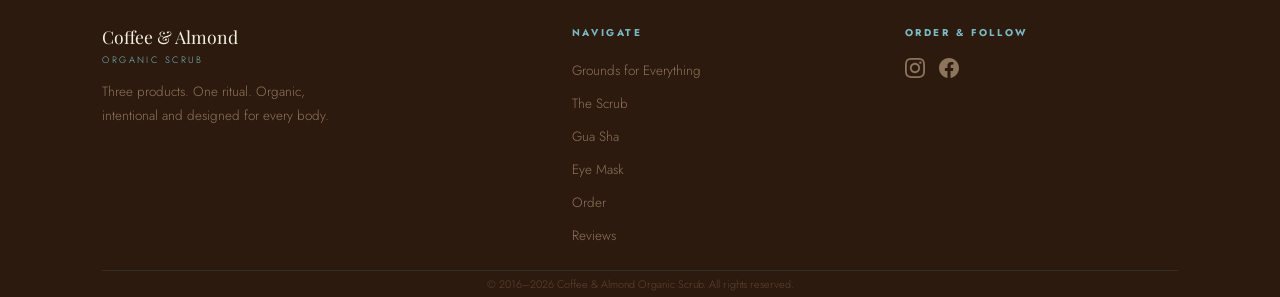
==== commit 0996b8a6: "Update bundle price to R585 with locker to locker courier info Co-Authored-By: Claude Sonnet 4.6 <no" ====
--- a/eyemask.html
+++ b/eyemask.html
@@ -289,7 +289,7 @@
         <div class="step-num-small">Step 04</div>
         <div class="step-circle"><svg viewBox="0 0 24 24" fill="none" stroke="currentColor" stroke-width="1.5" stroke-linecap="round" stroke-linejoin="round"><path d="M21 12.79A9 9 0 1 1 11.21 3 7 7 0 0 0 21 12.79z"/></svg></div>
         <h4>Rest with the Eye Mask</h4>
-        <p>Heat it for a warm wind-down, or cool it in the fridge for a de-puffing reset. Place over the eyes. Let the weight do the work. Lights out - your body takes it from here.</p>
+        <p>Heat it for a warm wind-down, or cool it in the fridge for a de-puffing reset. Place over the eyes. Let the weight do the work.</p>
       </div>
     </div>
   </section>
@@ -299,7 +299,7 @@
     <div class="container">
       <span class="section-label">Complete the ritual</span>
       <h2>Your skin and your sleep <em>are waiting.</em></h2>
-      <p>The eye mask is Step 03. Start from the beginning - scrub, sculpt, rest. The complete bundle is R 450, delivered.</p>
+      <p>The eye mask is Step 03. Start from the beginning - scrub, sculpt, rest. The complete bundle is R 585, including locker to locker courier nationwide.</p>
       <a href="https://www.instagram.com/coffeealmondorganicscrub/" target="_blank" rel="noopener" class="btn-primary">
         <svg viewBox="0 0 24 24" fill="none" stroke="currentColor" stroke-width="2" style="width:14px;height:14px"><circle cx="9" cy="21" r="1"/><circle cx="20" cy="21" r="1"/><path d="M1 1h4l2.68 13.39a2 2 0 0 0 2 1.61h9.72a2 2 0 0 0 2-1.61L23 6H6"/></svg>
         Shop the Bundle
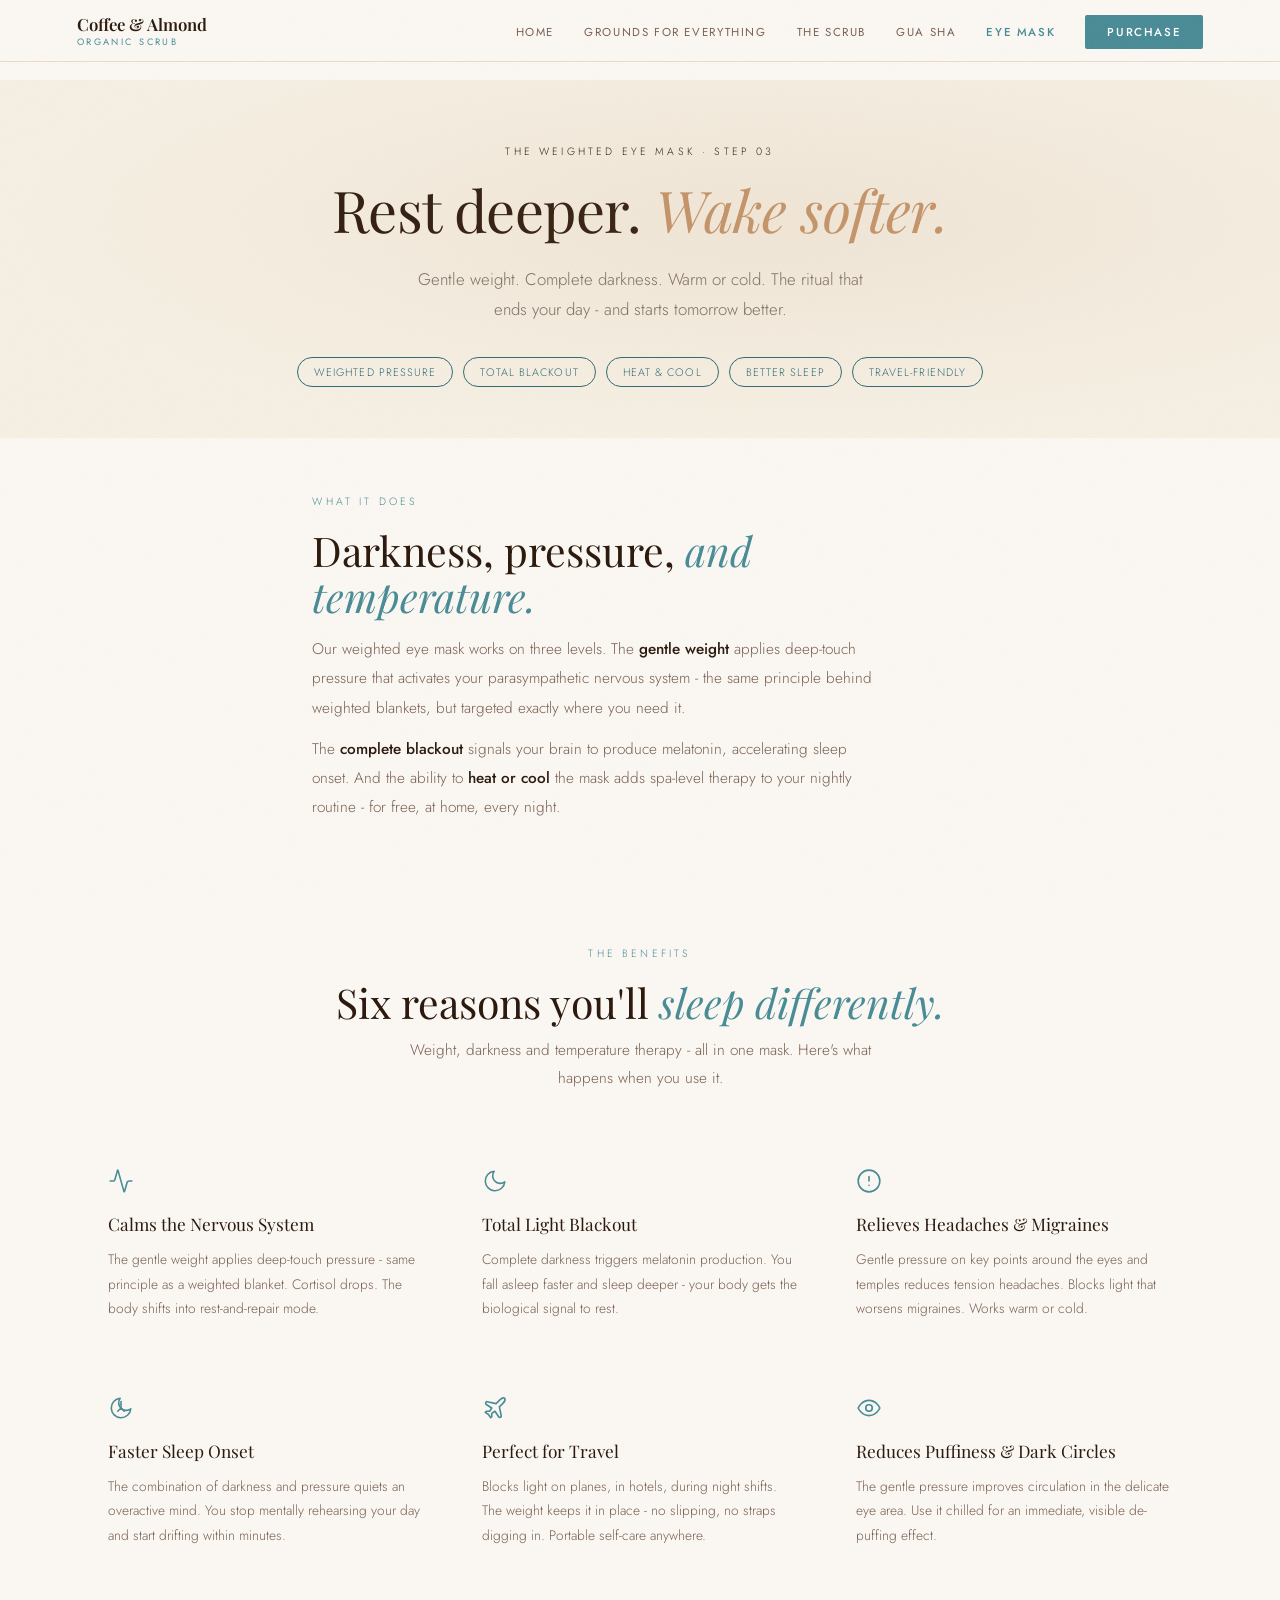
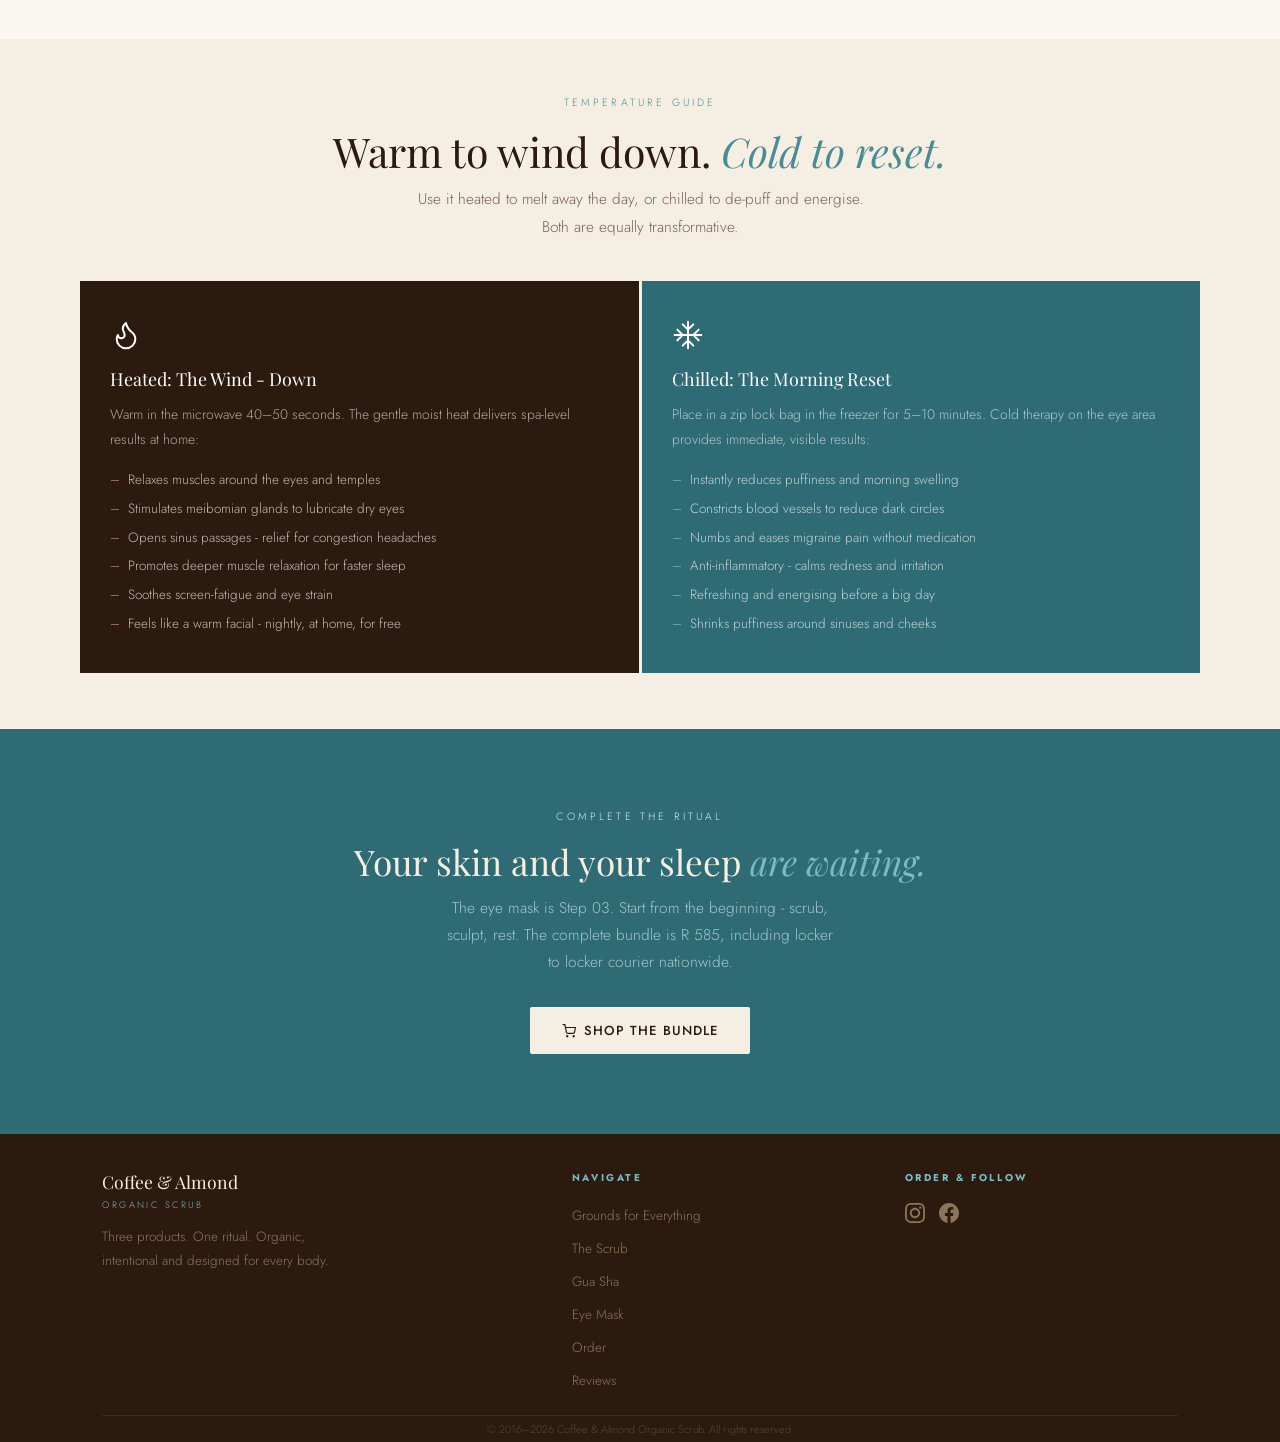
==== commit 354a473e: "Update eyemask: heating/cooling times, remove ritual section, bundle price and courier info Co-Autho" ====
--- a/eyemask.html
+++ b/eyemask.html
@@ -107,16 +107,6 @@
       margin: 0 auto;
       line-height: 1.85;
     }
-
-    /* ── Ritual step ── */
-    .product-ritual {
-      background: var(--warm-white);
-      padding: clamp(32px, 5vw, 56px) clamp(20px, 8vw, 80px);
-      text-align: center;
-    }
-    .product-ritual h2 { margin-bottom: clamp(24px, 4vw, 40px); }
-    .product-ritual .ritual-steps { grid-template-columns: 1fr; max-width: 380px; margin: 0 auto; }
-    .product-ritual .ritual-steps::before { display: none; }
 
     /* ── CTA band ── */
     .product-cta {
@@ -254,7 +244,7 @@
       <div class="temp-card warm fade-up">
         <div class="tc-icon"><svg viewBox="0 0 24 24" fill="none" stroke="currentColor" stroke-width="1.5" stroke-linecap="round" stroke-linejoin="round"><path d="M8.5 14.5A2.5 2.5 0 0 0 11 12c0-1.38-.5-2-1-3-1.072-2.143-.224-4.054 2-6 .5 2.5 2 4.9 4 6.5 2 1.6 3 3.5 3 5.5a7 7 0 1 1-14 0c0-1.153.433-2.294 1-3a2.5 2.5 0 0 0 2.5 2.5z"/></svg></div>
         <h4>Heated: The Wind - Down</h4>
-        <p>Warm in the microwave 20–30 seconds. The gentle moist heat delivers spa-level results at home:</p>
+        <p>Warm in the microwave 40–50 seconds. The gentle moist heat delivers spa-level results at home:</p>
         <ul>
           <li>Relaxes muscles around the eyes and temples</li>
           <li>Stimulates meibomian glands to lubricate dry eyes</li>
@@ -267,7 +257,7 @@
       <div class="temp-card cold fade-up" style="transition-delay:.1s">
         <div class="tc-icon"><svg viewBox="0 0 24 24" fill="none" stroke="currentColor" stroke-width="1.5" stroke-linecap="round" stroke-linejoin="round"><line x1="2" y1="12" x2="22" y2="12"/><line x1="12" y1="2" x2="12" y2="22"/><path d="m20 16-4-4 4-4"/><path d="m4 8 4 4-4 4"/><path d="m16 4-4 4-4-4"/><path d="m8 20 4-4 4 4"/></svg></div>
         <h4>Chilled: The Morning Reset</h4>
-        <p>Place in the fridge 20–30 minutes. Cold therapy on the eye area provides immediate, visible results:</p>
+        <p>Place in a zip lock bag in the freezer for 5–10 minutes. Cold therapy on the eye area provides immediate, visible results:</p>
         <ul>
           <li>Instantly reduces puffiness and morning swelling</li>
           <li>Constricts blood vessels to reduce dark circles</li>
@@ -276,20 +266,6 @@
           <li>Refreshing and energising before a big day</li>
           <li>Shrinks puffiness around sinuses and cheeks</li>
         </ul>
-      </div>
-    </div>
-  </section>
-
-  <!-- ══ RITUAL STEP ══ -->
-  <section class="product-ritual">
-    <div class="section-label section-label--center fade-up">Your ritual</div>
-    <h2 class="fade-up">Step 04 - <em>Rest.</em></h2>
-    <div class="ritual-steps">
-      <div class="ritual-step fade-up">
-        <div class="step-num-small">Step 04</div>
-        <div class="step-circle"><svg viewBox="0 0 24 24" fill="none" stroke="currentColor" stroke-width="1.5" stroke-linecap="round" stroke-linejoin="round"><path d="M21 12.79A9 9 0 1 1 11.21 3 7 7 0 0 0 21 12.79z"/></svg></div>
-        <h4>Rest with the Eye Mask</h4>
-        <p>Heat it for a warm wind-down, or cool it in the fridge for a de-puffing reset. Place over the eyes. Let the weight do the work.</p>
       </div>
     </div>
   </section>
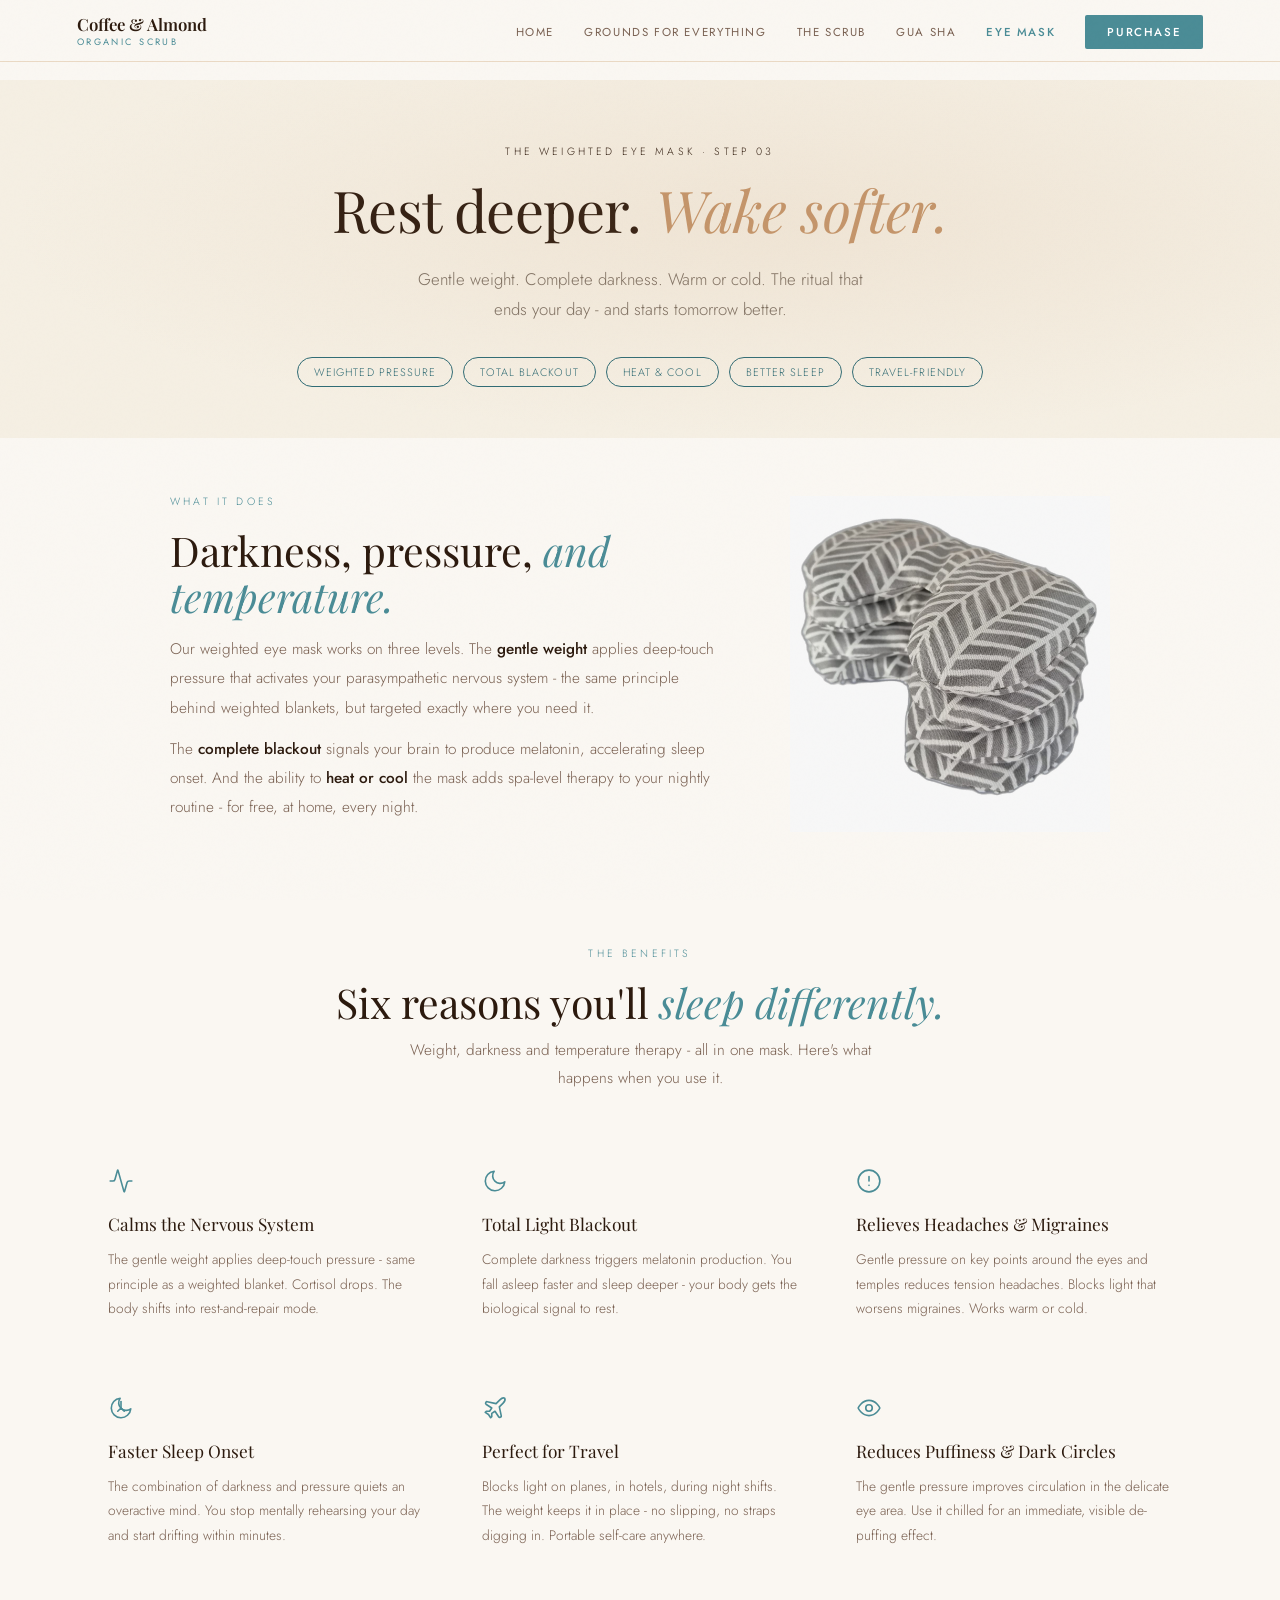
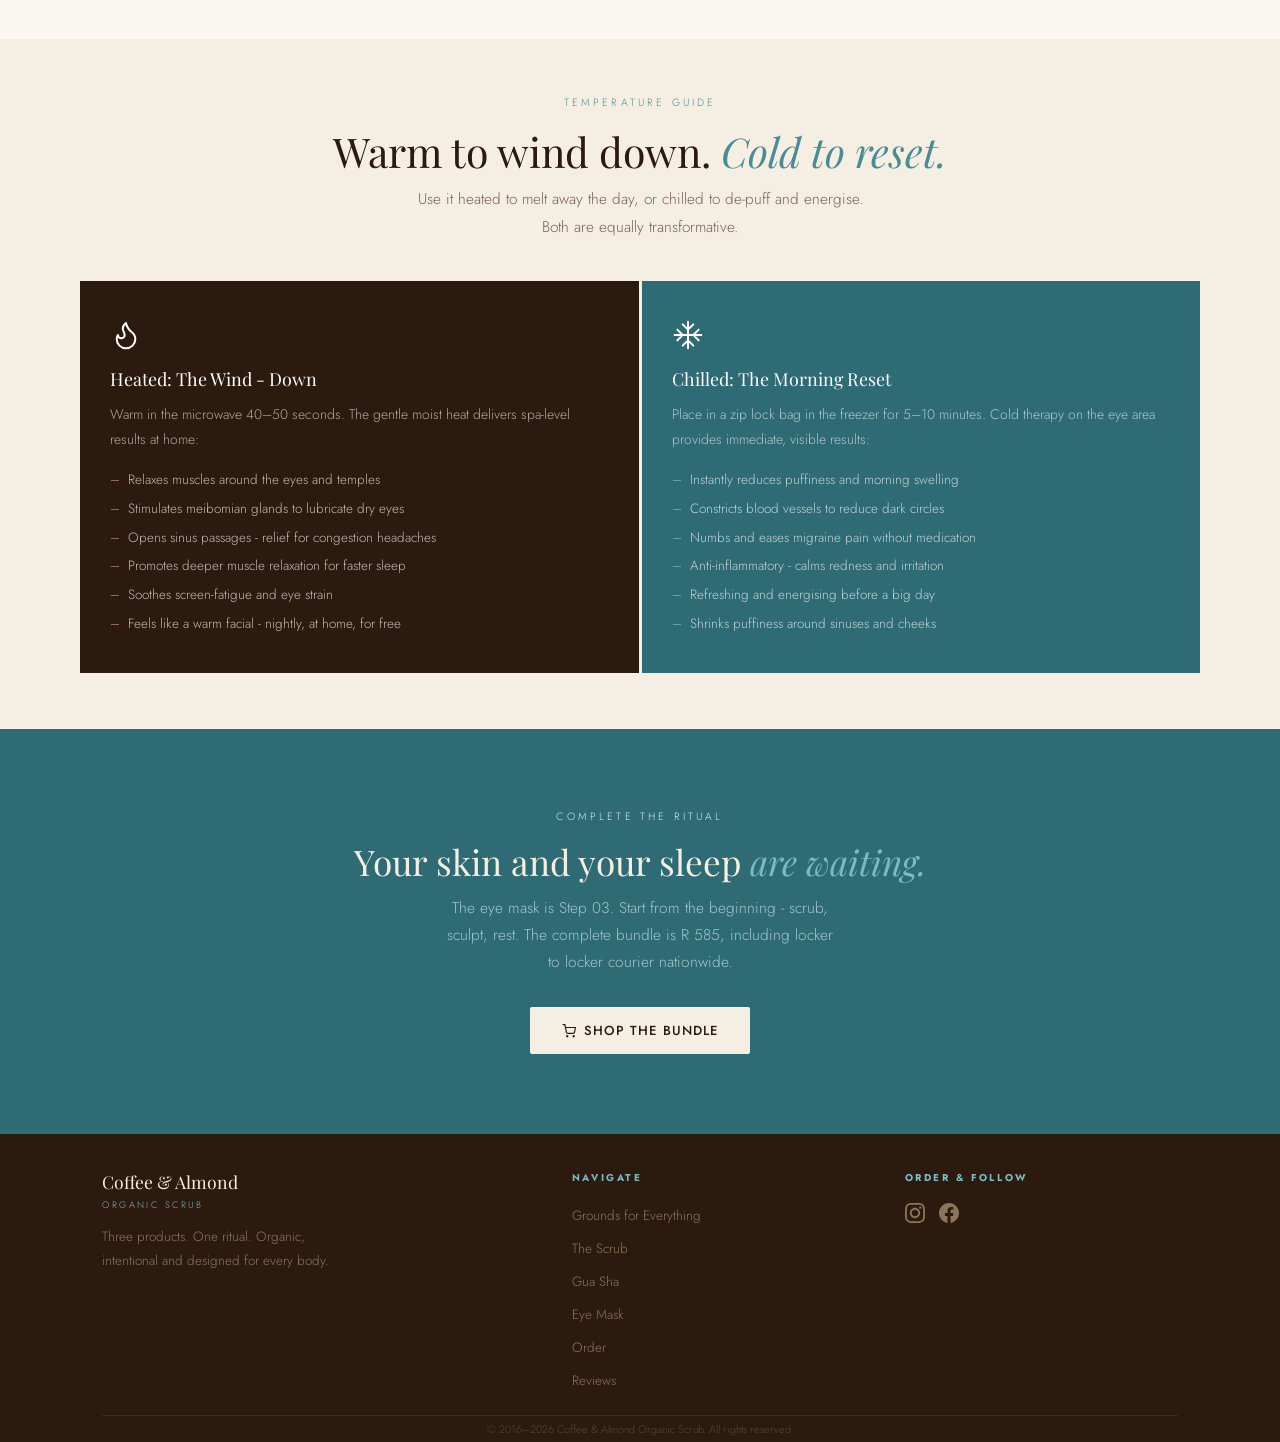
==== commit a19b773c: "Add eye mask product image to What It Does section (two-column layout)" ====
--- a/eyemask.html
+++ b/eyemask.html
@@ -9,6 +9,7 @@
   <link rel="preconnect" href="https://fonts.gstatic.com" crossorigin />
   <link href="https://fonts.googleapis.com/css2?family=Playfair+Display:ital,wght@0,400;0,600;0,700;1,400;1,600&family=Jost:wght@300;400;500&display=swap" rel="stylesheet" />
   <link rel="stylesheet" href="styles.css" />
+  <link rel="icon" type="image/png" href="favicon.png" />
   <style>
     .product-page { min-height: 100vh; padding-top: 80px; }
 
@@ -51,19 +52,38 @@
     /* ── About block ── */
     .product-about {
       background: var(--warm-white);
-      padding: clamp(32px, 5vw, 56px) clamp(20px, 8vw, 120px);
-      max-width: 860px;
+      padding: clamp(32px, 5vw, 56px) clamp(20px, 8vw, 80px);
+      max-width: 1100px;
       margin: 0 auto;
     }
+    .about-inner {
+      display: flex;
+      align-items: center;
+      gap: clamp(32px, 5vw, 64px);
+    }
+    .about-text { flex: 1; min-width: 0; }
     .product-about h2 { margin-bottom: 16px; }
     .product-about p {
       font-size: 0.96rem;
       line-height: 1.9;
       color: var(--text-muted);
       margin-bottom: 12px;
-      max-width: 64ch;
     }
     .product-about p strong { color: var(--espresso); font-weight: 500; }
+    .about-img {
+      flex: 0 0 auto;
+      width: clamp(200px, 34%, 380px);
+    }
+    .about-img img {
+      width: 100%;
+      height: auto;
+      display: block;
+      object-fit: contain;
+    }
+    @media (max-width: 700px) {
+      .about-inner { flex-direction: column; }
+      .about-img { width: 100%; max-width: 300px; margin: 0 auto; }
+    }
 
     /* ── Benefits grid ── */
     .product-benefits {
@@ -184,11 +204,16 @@
 
   <!-- ══ ABOUT ══ -->
   <section class="product-about">
-    <div class="about-text fade-up">
-      <div class="section-label">What it does</div>
-      <h2>Darkness, pressure, <em>and temperature.</em></h2>
-      <p>Our weighted eye mask works on three levels. The <strong>gentle weight</strong> applies deep-touch pressure that activates your parasympathetic nervous system - the same principle behind weighted blankets, but targeted exactly where you need it.</p>
-      <p>The <strong>complete blackout</strong> signals your brain to produce melatonin, accelerating sleep onset. And the ability to <strong>heat or cool</strong> the mask adds spa-level therapy to your nightly routine - for free, at home, every night.</p>
+    <div class="about-inner fade-up">
+      <div class="about-text">
+        <div class="section-label">What it does</div>
+        <h2>Darkness, pressure, <em>and temperature.</em></h2>
+        <p>Our weighted eye mask works on three levels. The <strong>gentle weight</strong> applies deep-touch pressure that activates your parasympathetic nervous system - the same principle behind weighted blankets, but targeted exactly where you need it.</p>
+        <p>The <strong>complete blackout</strong> signals your brain to produce melatonin, accelerating sleep onset. And the ability to <strong>heat or cool</strong> the mask adds spa-level therapy to your nightly routine - for free, at home, every night.</p>
+      </div>
+      <div class="about-img">
+        <img src="EyeMask-tab.jpeg" alt="Coffee &amp; Almond Weighted Eye Mask" />
+      </div>
     </div>
   </section>
 
@@ -276,7 +301,7 @@
       <span class="section-label">Complete the ritual</span>
       <h2>Your skin and your sleep <em>are waiting.</em></h2>
       <p>The eye mask is Step 03. Start from the beginning - scrub, sculpt, rest. The complete bundle is R 585, including locker to locker courier nationwide.</p>
-      <a href="https://www.instagram.com/coffeealmondorganicscrub/" target="_blank" rel="noopener" class="btn-primary">
+      <a href="checkout.php" class="btn-primary">
         <svg viewBox="0 0 24 24" fill="none" stroke="currentColor" stroke-width="2" style="width:14px;height:14px"><circle cx="9" cy="21" r="1"/><circle cx="20" cy="21" r="1"/><path d="M1 1h4l2.68 13.39a2 2 0 0 0 2 1.61h9.72a2 2 0 0 0 2-1.61L23 6H6"/></svg>
         Shop the Bundle
       </a>
@@ -297,14 +322,14 @@
           <li><a href="scrub.html">The Scrub</a></li>
           <li><a href="guasha.html">Gua Sha</a></li>
           <li><a href="eyemask.html">Eye Mask</a></li>
-          <li><a href="https://www.instagram.com/coffeealmondorganicscrub/" target="_blank" rel="noopener">Order</a></li>
+          <li><a href="https://coffeeandalmondscrub.co.za/checkout.php">Order</a></li>
           <li><a href="index.html#testimonials">Reviews</a></li>
         </ul>
       </div>
       <div class="footer-col">
         <h5>Order &amp; Follow</h5>
         <ul class="footer-social-icons">
-          <li><a href="https://www.instagram.com/coffeealmondorganicscrub/" target="_blank" rel="noopener" aria-label="Instagram"><svg viewBox="0 0 24 24" fill="currentColor"><path d="M12 2.163c3.204 0 3.584.012 4.85.07 3.252.148 4.771 1.691 4.919 4.919.058 1.265.069 1.645.069 4.849 0 3.205-.012 3.584-.069 4.849-.149 3.225-1.664 4.771-4.919 4.919-1.266.058-1.644.07-4.85.07-3.204 0-3.584-.012-4.849-.07-3.26-.149-4.771-1.699-4.919-4.92-.058-1.265-.07-1.644-.07-4.849 0-3.204.013-3.583.07-4.849.149-3.227 1.664-4.771 4.919-4.919 1.266-.057 1.645-.069 4.849-.069zm0-2.163c-3.259 0-3.667.014-4.947.072-4.358.2-6.78 2.618-6.98 6.98-.059 1.281-.073 1.689-.073 4.948 0 3.259.014 3.668.072 4.948.2 4.358 2.618 6.78 6.98 6.98 1.281.058 1.689.072 4.948.072 3.259 0 3.668-.014 4.948-.072 4.354-.2 6.782-2.618 6.979-6.98.059-1.28.073-1.689.073-4.948 0-3.259-.014-3.667-.072-4.947-.196-4.354-2.617-6.78-6.979-6.98-1.281-.059-1.69-.073-4.949-.073zm0 5.838c-3.403 0-6.162 2.759-6.162 6.162s2.759 6.163 6.162 6.163 6.162-2.759 6.162-6.163c0-3.403-2.759-6.162-6.162-6.162zm0 10.162c-2.209 0-4-1.79-4-4 0-2.209 1.791-4 4-4s4 1.791 4 4c0 2.209-1.791 4-4 4zm6.406-11.845c-.796 0-1.441.645-1.441 1.44s.645 1.44 1.441 1.44c.795 0 1.439-.645 1.439-1.44s-.644-1.44-1.439-1.44z"/></svg></a></li>
+          <li><a href="https://www.instagram.com/coffeeandalmondscrub/" target="_blank" rel="noopener" aria-label="Instagram"><svg viewBox="0 0 24 24" fill="currentColor"><path d="M12 2.163c3.204 0 3.584.012 4.85.07 3.252.148 4.771 1.691 4.919 4.919.058 1.265.069 1.645.069 4.849 0 3.205-.012 3.584-.069 4.849-.149 3.225-1.664 4.771-4.919 4.919-1.266.058-1.644.07-4.85.07-3.204 0-3.584-.012-4.849-.07-3.26-.149-4.771-1.699-4.919-4.92-.058-1.265-.07-1.644-.07-4.849 0-3.204.013-3.583.07-4.849.149-3.227 1.664-4.771 4.919-4.919 1.266-.057 1.645-.069 4.849-.069zm0-2.163c-3.259 0-3.667.014-4.947.072-4.358.2-6.78 2.618-6.98 6.98-.059 1.281-.073 1.689-.073 4.948 0 3.259.014 3.668.072 4.948.2 4.358 2.618 6.78 6.98 6.98 1.281.058 1.689.072 4.948.072 3.259 0 3.668-.014 4.948-.072 4.354-.2 6.782-2.618 6.979-6.98.059-1.28.073-1.689.073-4.948 0-3.259-.014-3.667-.072-4.947-.196-4.354-2.617-6.78-6.979-6.98-1.281-.059-1.69-.073-4.949-.073zm0 5.838c-3.403 0-6.162 2.759-6.162 6.162s2.759 6.163 6.162 6.163 6.162-2.759 6.162-6.163c0-3.403-2.759-6.162-6.162-6.162zm0 10.162c-2.209 0-4-1.79-4-4 0-2.209 1.791-4 4-4s4 1.791 4 4c0 2.209-1.791 4-4 4zm6.406-11.845c-.796 0-1.441.645-1.441 1.44s.645 1.44 1.441 1.44c.795 0 1.439-.645 1.439-1.44s-.644-1.44-1.439-1.44z"/></svg></a></li>
           <li><a href="https://www.facebook.com/coffeealmondorganicscrub/" target="_blank" rel="noopener" aria-label="Facebook"><svg viewBox="0 0 24 24" fill="currentColor"><path d="M24 12.073c0-6.627-5.373-12-12-12s-12 5.373-12 12c0 5.99 4.388 10.954 10.125 11.854v-8.385H7.078v-3.47h3.047V9.43c0-3.007 1.792-4.669 4.533-4.669 1.312 0 2.686.235 2.686.235v2.953H15.83c-1.491 0-1.956.925-1.956 1.874v2.25h3.328l-.532 3.47h-2.796v8.385C19.612 23.027 24 18.062 24 12.073z"/></svg></a></li>
         </ul>
       </div>
--- a/styles.css
+++ b/styles.css
@@ -323,7 +323,11 @@
 .marquee-inner {
   display: flex;
   white-space: nowrap;
-  animation: marquee 32s linear infinite;
+  -webkit-animation: marquee 6s linear infinite;
+  animation: marquee 6s linear infinite;
+  -webkit-animation-play-state: running !important;
+  animation-play-state: running !important;
+  will-change: transform;
 }
 .marquee-item {
   display: inline-flex;
@@ -340,6 +344,10 @@
   width: 3px; height: 3px;
   border-radius: 50%;
   background: var(--teal-mid);
+}
+@-webkit-keyframes marquee {
+  from { -webkit-transform: translateX(0); transform: translateX(0); }
+  to   { -webkit-transform: translateX(-50%); transform: translateX(-50%); }
 }
 @keyframes marquee {
   from { transform: translateX(0); }
@@ -510,7 +518,7 @@
   overflow: hidden;
 }
 .product-card-img {
-  aspect-ratio: 3/4;
+  aspect-ratio: 4/5;
   overflow: hidden;
   position: relative;
   background: var(--almond-light);
@@ -518,10 +526,11 @@
 .product-card-img img {
   width: 100%; height: 100%;
   object-fit: cover;
+  object-position: center top;
   display: block;
   transition: transform 0.65s ease;
 }
-.product-card:hover .product-card-img img { transform: scale(1.07); }
+.product-card:hover .product-card-img img { transform: scale(1.03); }
 .product-card-num {
   position: absolute;
   top: 18px; left: 18px;
@@ -1085,9 +1094,9 @@
    RESPONSIVE
 ════════════════════════════════════════ */
 @media (max-width: 1000px) {
-  .hero { grid-template-columns: 1fr; }
-  .hero-right { display: none; }
-  .hero-left { padding: 60px 6vw; }
+  .hero { grid-template-columns: 1fr; min-height: auto; }
+  .hero-right { display: block; height: 70vw; max-height: 420px; min-height: 260px; }
+  .hero-left { padding: 60px 6vw 40px; }
   .about { padding: 56px 6vw; }
   .product-feature { grid-template-columns: 1fr; }
   .pf-image { min-height: 320px; }
@@ -1118,7 +1127,7 @@
     gap: 32px;
     transform: translateX(100%);
     transition: transform 0.35s cubic-bezier(0.4, 0, 0.2, 1);
-    z-index: 100;
+    z-index: 99;
   }
   .nav-links.open { transform: translateX(0); }
   .nav-links a {
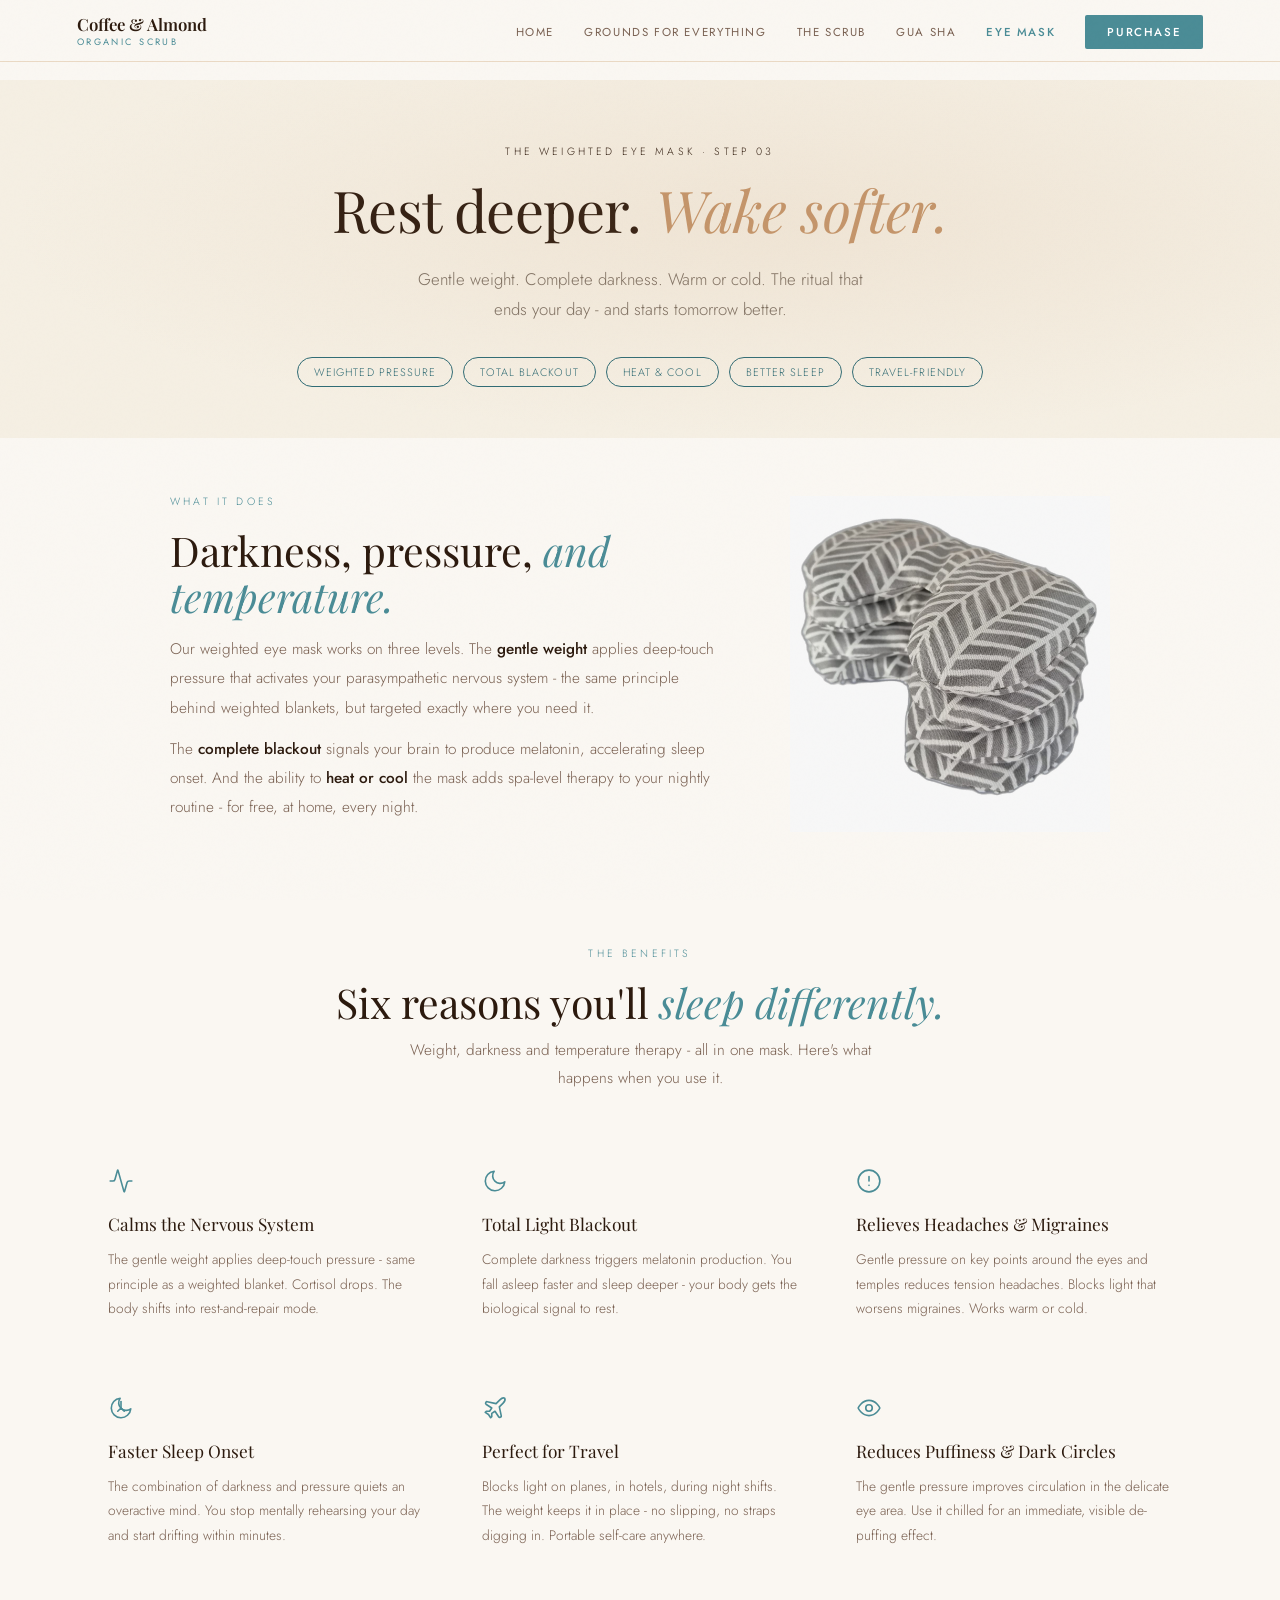
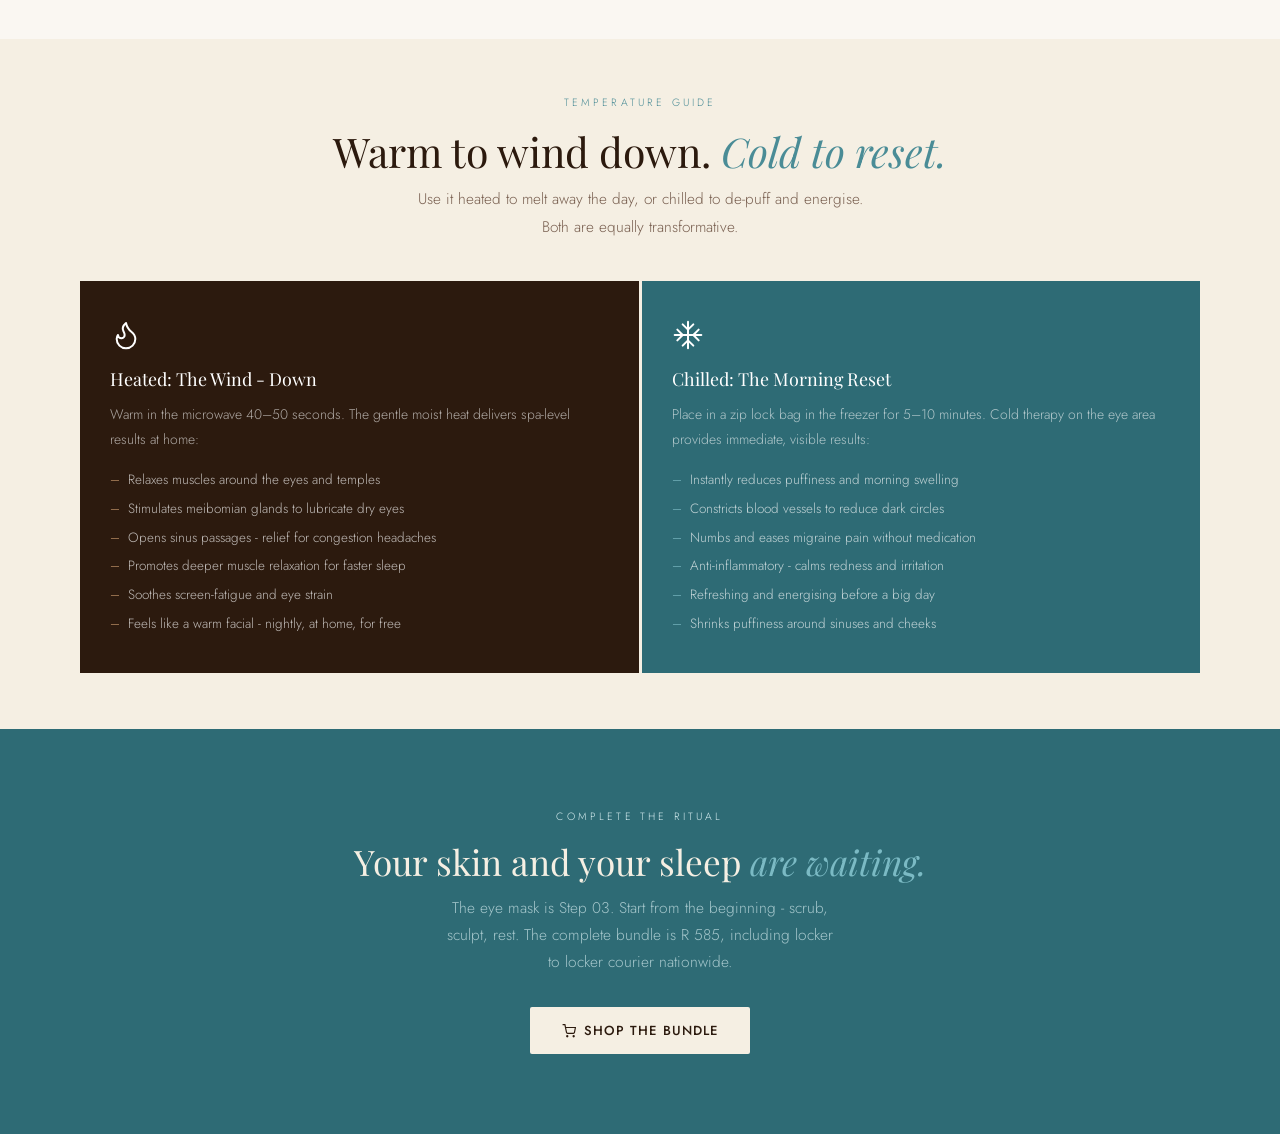
==== commit c51822bb: "Remove footer from scrub, guasha, eyemask and checkout pages" ====
--- a/eyemask.html
+++ b/eyemask.html
@@ -308,36 +308,6 @@
     </div>
   </section>
 
-  <!-- ══ FOOTER ══ -->
-  <footer>
-    <div class="footer-inner">
-      <div>
-        <div class="footer-brand">Coffee &amp; Almond<span>Organic Scrub</span></div>
-        <p class="footer-tagline">Three products. One ritual. Organic, intentional and designed for every body.</p>
-      </div>
-      <div class="footer-col">
-        <h5>Navigate</h5>
-        <ul>
-          <li><a href="our-story.html">Grounds for Everything</a></li>
-          <li><a href="scrub.html">The Scrub</a></li>
-          <li><a href="guasha.html">Gua Sha</a></li>
-          <li><a href="eyemask.html">Eye Mask</a></li>
-          <li><a href="https://coffeeandalmondscrub.co.za/checkout.php">Order</a></li>
-          <li><a href="index.html#testimonials">Reviews</a></li>
-        </ul>
-      </div>
-      <div class="footer-col">
-        <h5>Order &amp; Follow</h5>
-        <ul class="footer-social-icons">
-          <li><a href="https://www.instagram.com/coffeeandalmondscrub/" target="_blank" rel="noopener" aria-label="Instagram"><svg viewBox="0 0 24 24" fill="currentColor"><path d="M12 2.163c3.204 0 3.584.012 4.85.07 3.252.148 4.771 1.691 4.919 4.919.058 1.265.069 1.645.069 4.849 0 3.205-.012 3.584-.069 4.849-.149 3.225-1.664 4.771-4.919 4.919-1.266.058-1.644.07-4.85.07-3.204 0-3.584-.012-4.849-.07-3.26-.149-4.771-1.699-4.919-4.92-.058-1.265-.07-1.644-.07-4.849 0-3.204.013-3.583.07-4.849.149-3.227 1.664-4.771 4.919-4.919 1.266-.057 1.645-.069 4.849-.069zm0-2.163c-3.259 0-3.667.014-4.947.072-4.358.2-6.78 2.618-6.98 6.98-.059 1.281-.073 1.689-.073 4.948 0 3.259.014 3.668.072 4.948.2 4.358 2.618 6.78 6.98 6.98 1.281.058 1.689.072 4.948.072 3.259 0 3.668-.014 4.948-.072 4.354-.2 6.782-2.618 6.979-6.98.059-1.28.073-1.689.073-4.948 0-3.259-.014-3.667-.072-4.947-.196-4.354-2.617-6.78-6.979-6.98-1.281-.059-1.69-.073-4.949-.073zm0 5.838c-3.403 0-6.162 2.759-6.162 6.162s2.759 6.163 6.162 6.163 6.162-2.759 6.162-6.163c0-3.403-2.759-6.162-6.162-6.162zm0 10.162c-2.209 0-4-1.79-4-4 0-2.209 1.791-4 4-4s4 1.791 4 4c0 2.209-1.791 4-4 4zm6.406-11.845c-.796 0-1.441.645-1.441 1.44s.645 1.44 1.441 1.44c.795 0 1.439-.645 1.439-1.44s-.644-1.44-1.439-1.44z"/></svg></a></li>
-          <li><a href="https://www.facebook.com/coffeealmondorganicscrub/" target="_blank" rel="noopener" aria-label="Facebook"><svg viewBox="0 0 24 24" fill="currentColor"><path d="M24 12.073c0-6.627-5.373-12-12-12s-12 5.373-12 12c0 5.99 4.388 10.954 10.125 11.854v-8.385H7.078v-3.47h3.047V9.43c0-3.007 1.792-4.669 4.533-4.669 1.312 0 2.686.235 2.686.235v2.953H15.83c-1.491 0-1.956.925-1.956 1.874v2.25h3.328l-.532 3.47h-2.796v8.385C19.612 23.027 24 18.062 24 12.073z"/></svg></a></li>
-        </ul>
-      </div>
-    </div>
-    <div class="footer-bottom">
-      <p>© 2016–2026 Coffee &amp; Almond Organic Scrub. All rights reserved.</p>
-    </div>
-  </footer>
 
   <script>
     // Hamburger menu
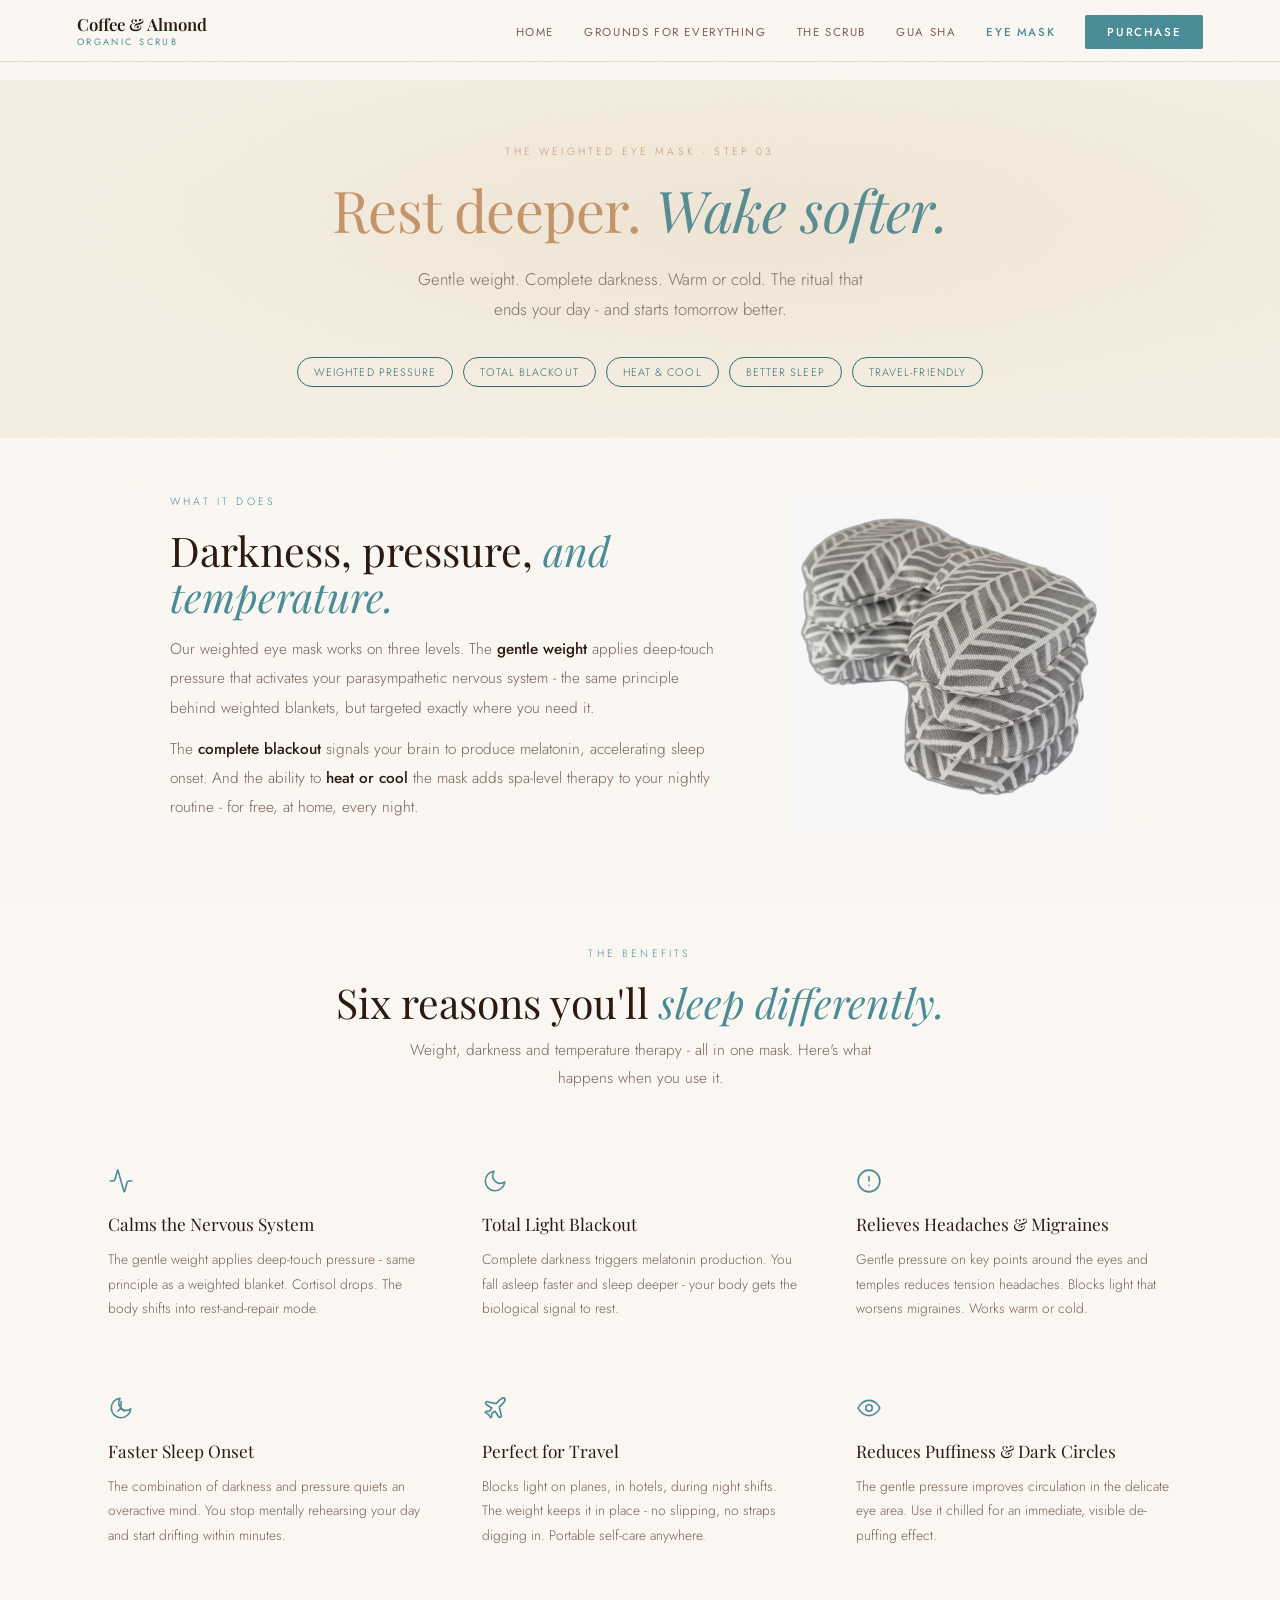
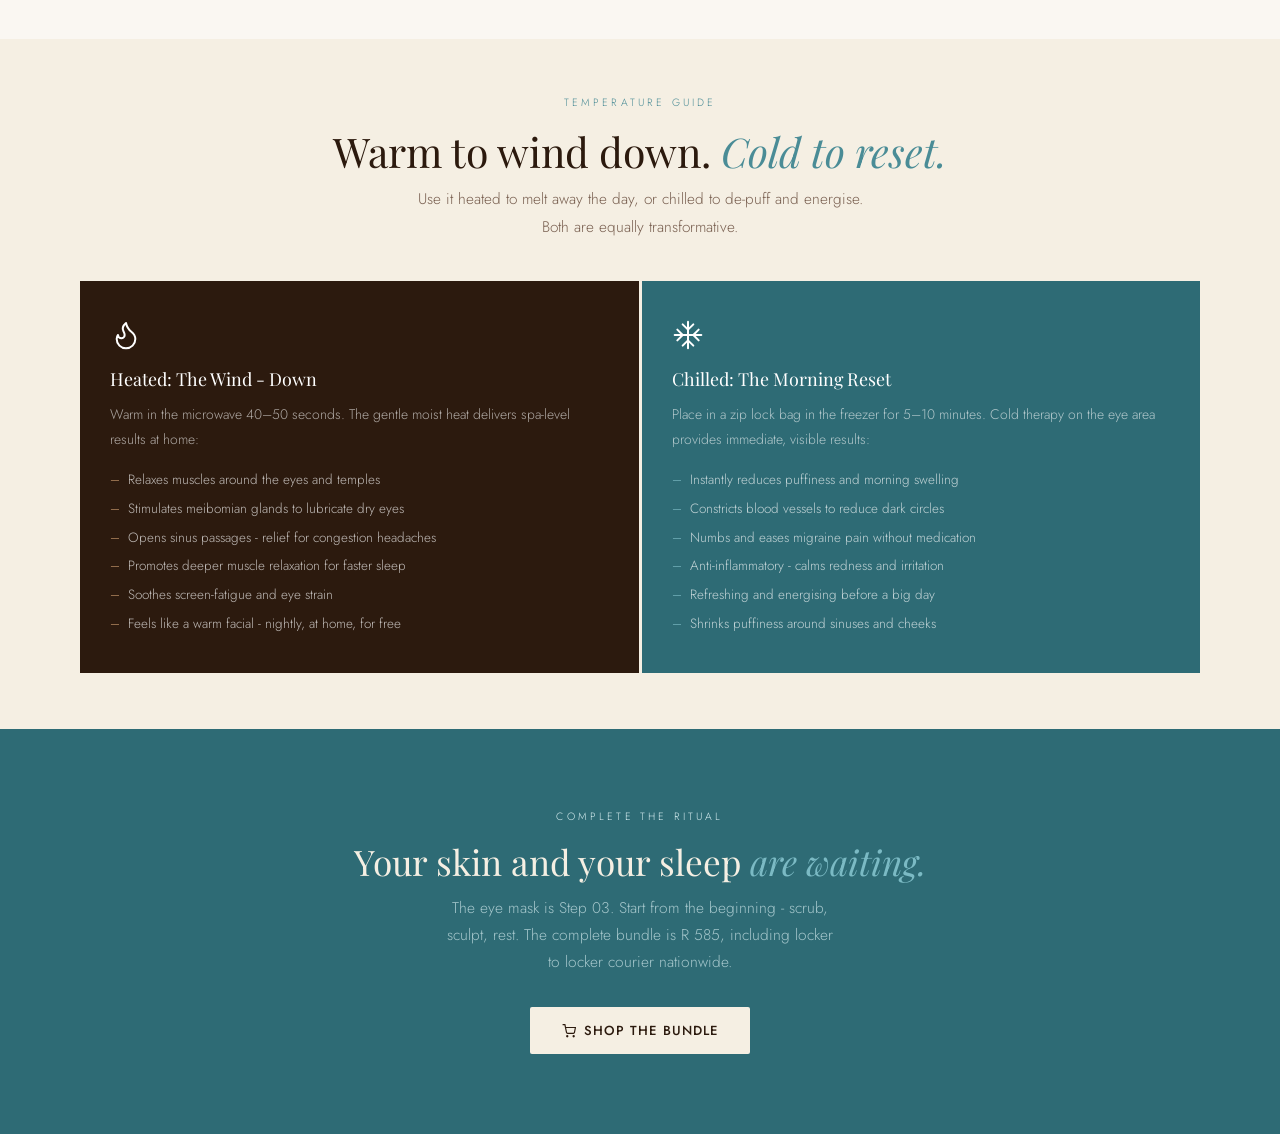
==== commit 6573c215: "Swap hero banner text from espresso to latte on guasha and eyemask pages" ====
--- a/eyemask.html
+++ b/eyemask.html
@@ -28,9 +28,9 @@
       background: radial-gradient(ellipse at 60% 40%, rgba(196,149,106,0.12) 0%, transparent 70%);
       pointer-events: none;
     }
-    .product-hero .section-label { justify-content: center; color: var(--espresso); margin-bottom: 1.25rem; }
-    .product-hero h1 { color: var(--espresso); max-width: 680px; margin: 0 auto 1.5rem; }
-    .product-hero h1 em { color: var(--latte); }
+    .product-hero .section-label { justify-content: center; color: var(--latte); margin-bottom: 1.25rem; }
+    .product-hero h1 { color: var(--latte); max-width: 680px; margin: 0 auto 1.5rem; }
+    .product-hero h1 em { color: var(--teal); }
     .product-hero p {
       font-size: 1.05rem;
       color: rgba(58, 42, 28, 0.65);
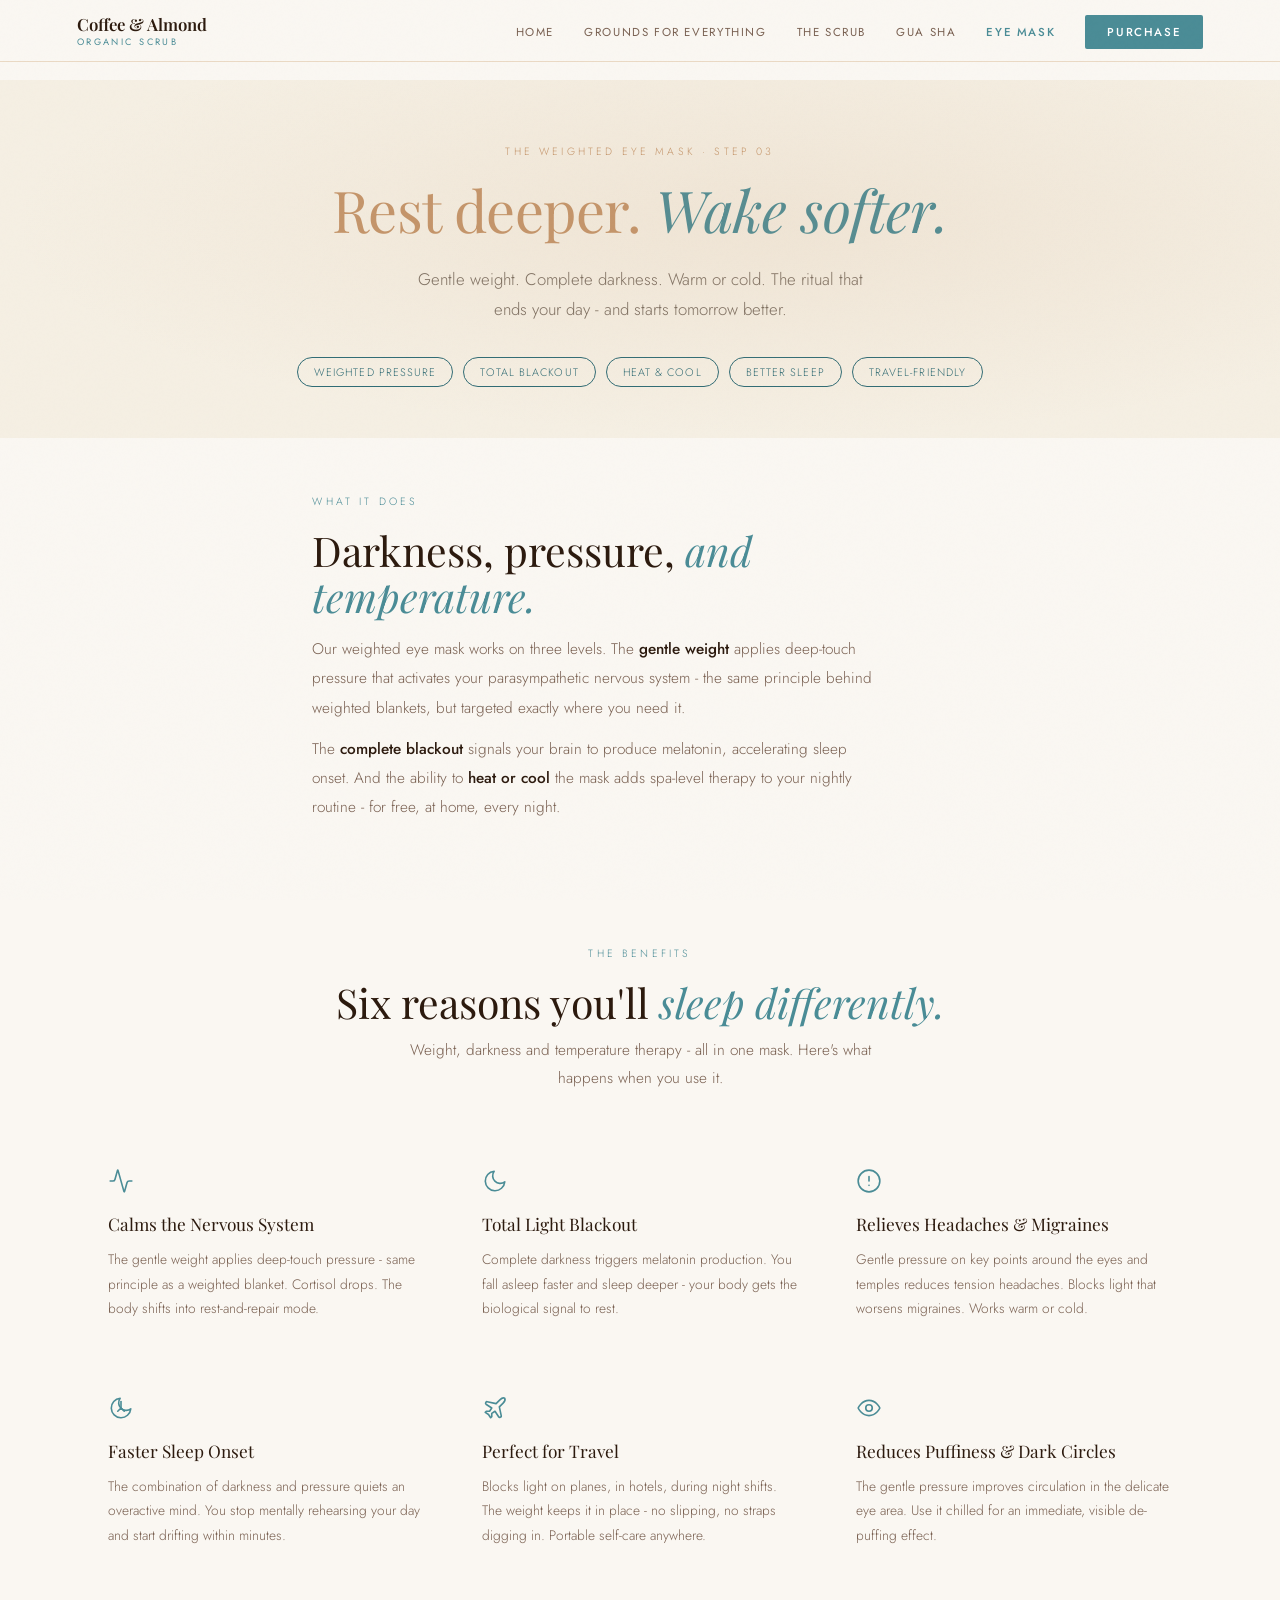
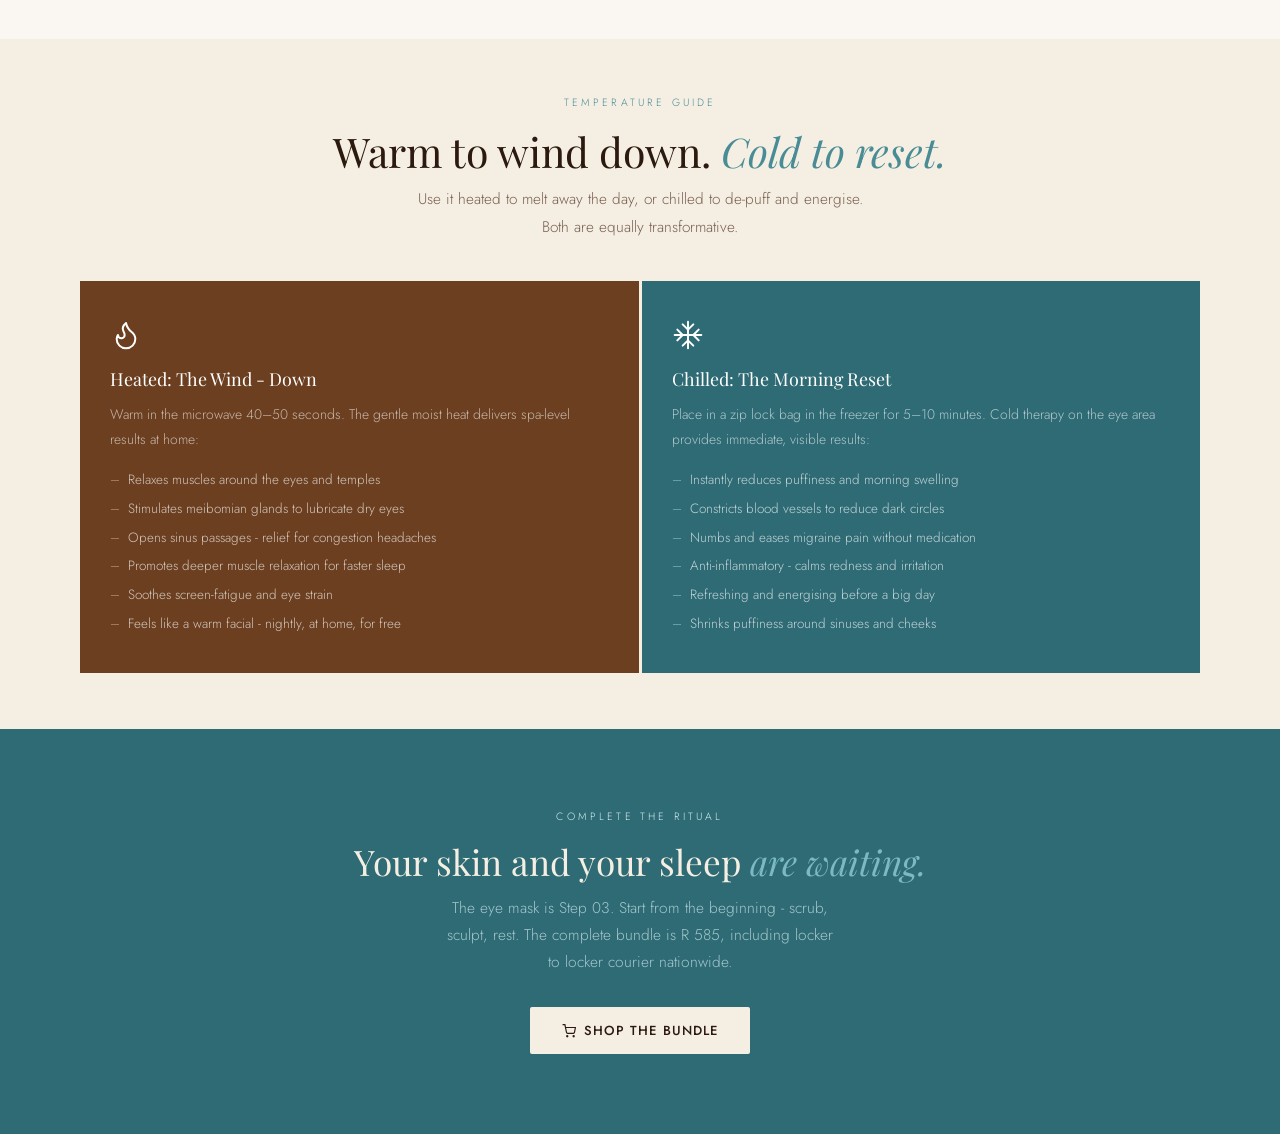
==== commit 50fa1919: "Remove eye mask image from about section, revert to single-column text" ====
--- a/eyemask.html
+++ b/eyemask.html
@@ -52,38 +52,19 @@
     /* ── About block ── */
     .product-about {
       background: var(--warm-white);
-      padding: clamp(32px, 5vw, 56px) clamp(20px, 8vw, 80px);
-      max-width: 1100px;
+      padding: clamp(32px, 5vw, 56px) clamp(20px, 8vw, 120px);
+      max-width: 860px;
       margin: 0 auto;
     }
-    .about-inner {
-      display: flex;
-      align-items: center;
-      gap: clamp(32px, 5vw, 64px);
-    }
-    .about-text { flex: 1; min-width: 0; }
     .product-about h2 { margin-bottom: 16px; }
     .product-about p {
       font-size: 0.96rem;
       line-height: 1.9;
       color: var(--text-muted);
       margin-bottom: 12px;
+      max-width: 64ch;
     }
     .product-about p strong { color: var(--espresso); font-weight: 500; }
-    .about-img {
-      flex: 0 0 auto;
-      width: clamp(200px, 34%, 380px);
-    }
-    .about-img img {
-      width: 100%;
-      height: auto;
-      display: block;
-      object-fit: contain;
-    }
-    @media (max-width: 700px) {
-      .about-inner { flex-direction: column; }
-      .about-img { width: 100%; max-width: 300px; margin: 0 auto; }
-    }
 
     /* ── Benefits grid ── */
     .product-benefits {
@@ -204,16 +185,11 @@
 
   <!-- ══ ABOUT ══ -->
   <section class="product-about">
-    <div class="about-inner fade-up">
-      <div class="about-text">
-        <div class="section-label">What it does</div>
-        <h2>Darkness, pressure, <em>and temperature.</em></h2>
-        <p>Our weighted eye mask works on three levels. The <strong>gentle weight</strong> applies deep-touch pressure that activates your parasympathetic nervous system - the same principle behind weighted blankets, but targeted exactly where you need it.</p>
-        <p>The <strong>complete blackout</strong> signals your brain to produce melatonin, accelerating sleep onset. And the ability to <strong>heat or cool</strong> the mask adds spa-level therapy to your nightly routine - for free, at home, every night.</p>
-      </div>
-      <div class="about-img">
-        <img src="EyeMask-tab.jpeg" alt="Coffee &amp; Almond Weighted Eye Mask" />
-      </div>
+    <div class="about-text fade-up">
+      <div class="section-label">What it does</div>
+      <h2>Darkness, pressure, <em>and temperature.</em></h2>
+      <p>Our weighted eye mask works on three levels. The <strong>gentle weight</strong> applies deep-touch pressure that activates your parasympathetic nervous system - the same principle behind weighted blankets, but targeted exactly where you need it.</p>
+      <p>The <strong>complete blackout</strong> signals your brain to produce melatonin, accelerating sleep onset. And the ability to <strong>heat or cool</strong> the mask adds spa-level therapy to your nightly routine - for free, at home, every night.</p>
     </div>
   </section>
 
--- a/styles.css
+++ b/styles.css
@@ -803,7 +803,7 @@
 }
 .temp-card { padding: 38px 30px; }
 .temp-card.cold { background: var(--teal-dark); }
-.temp-card.warm { background: var(--espresso); }
+.temp-card.warm { background: var(--coffee); }
 .temp-card .tc-icon { margin-bottom: 16px; width: 32px; height: 32px; color: white; }
 .temp-card .tc-icon svg { width: 32px; height: 32px; }
 .temp-card h4 {
